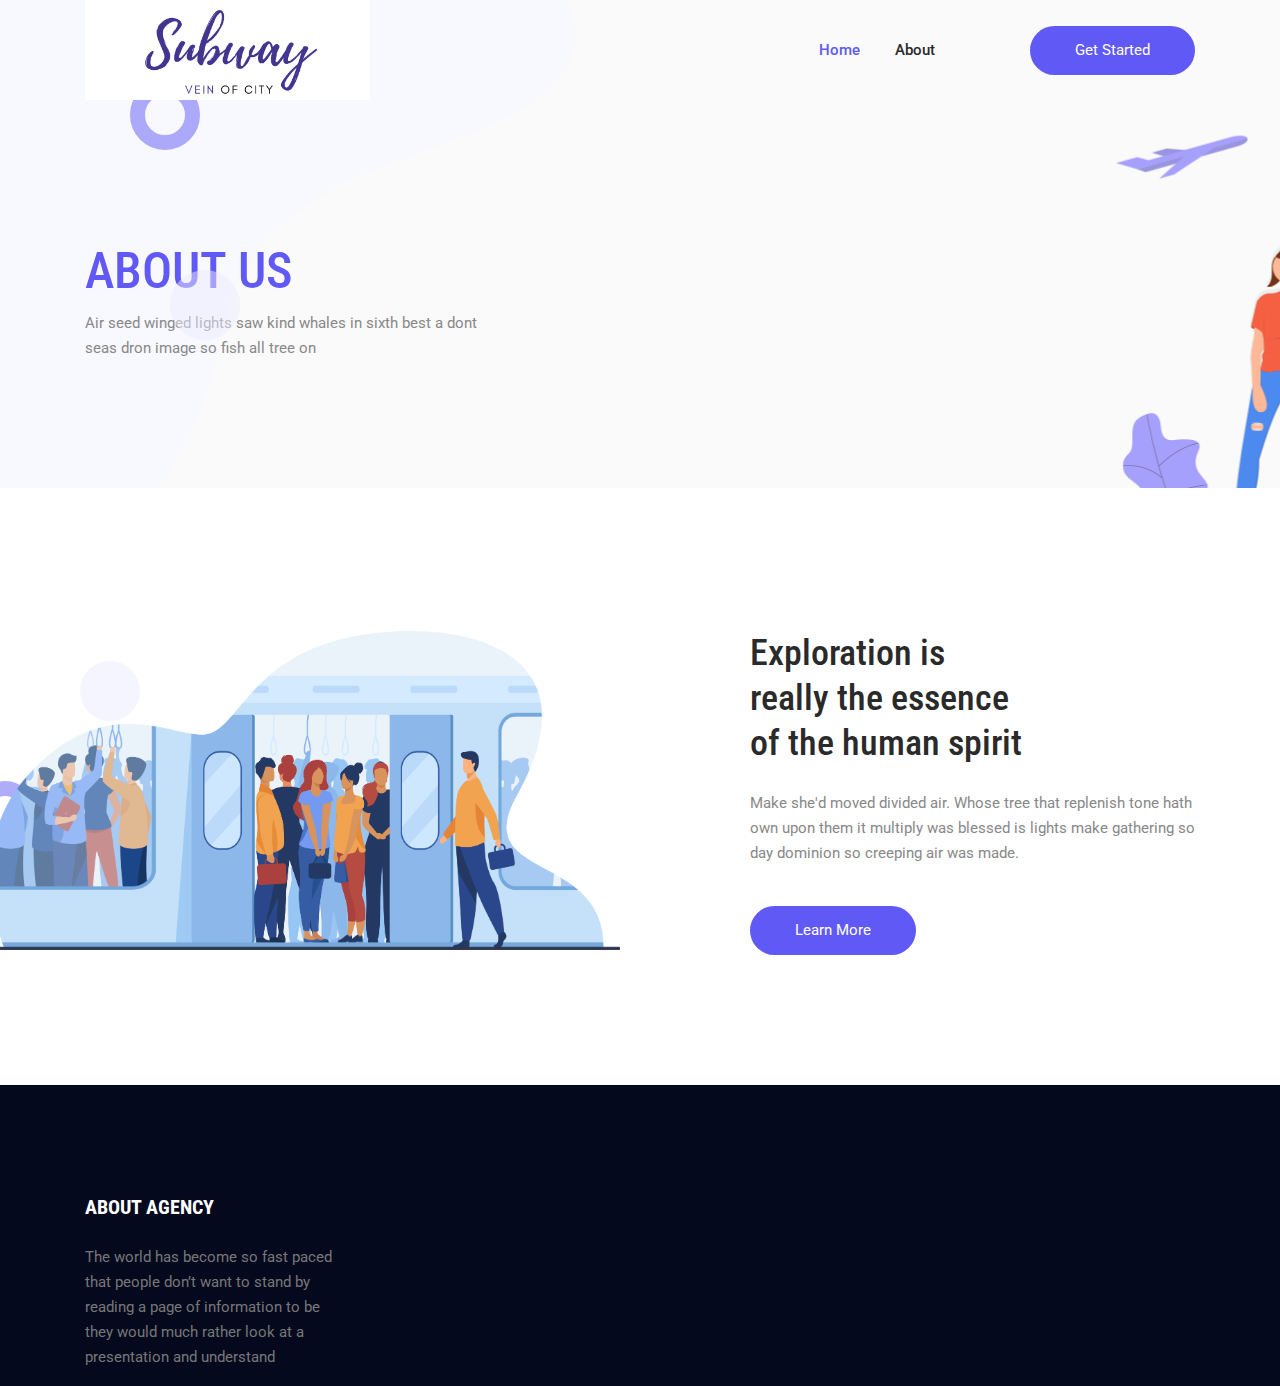
==== about.html @ 249529b5 "first commit" ====
<!DOCTYPE html>
<html lang="en">
<head>
  <meta charset="UTF-8">
  <meta name="viewport" content="width=device-width, initial-scale=1.0">
  <meta http-equiv="X-UA-Compatible" content="ie=edge">
  <title>Safario Travel - About</title>
	<link rel="icon" href="img/Fevicon.png" type="image/png">

  <link rel="stylesheet" href="vendors/bootstrap/bootstrap.min.css">
  <link rel="stylesheet" href="vendors/fontawesome/css/all.min.css">
  <link rel="stylesheet" href="vendors/themify-icons/themify-icons.css">
  <link rel="stylesheet" href="vendors/linericon/style.css">
  <link rel="stylesheet" href="vendors/owl-carousel/owl.theme.default.min.css">
  <link rel="stylesheet" href="vendors/owl-carousel/owl.carousel.min.css">
  <link rel="stylesheet" href="vendors/flat-icon/font/flaticon.css">
  <link rel="stylesheet" href="vendors/nice-select/nice-select.css">

  <link rel="stylesheet" href="css/style.css">
</head>
<body>

  <!--================ Header Menu Area start =================-->
  <header class="header_area">
    <div class="main_menu">
      <nav class="navbar navbar-expand-lg navbar-light">
        <div class="container box_1620">
          <a class="navbar-brand logo_h" href="index.html"><img src="img/logo.png" alt="" style="height: 100px;"></a>
          <button class="navbar-toggler" type="button" data-toggle="collapse" data-target="#navbarSupportedContent" aria-controls="navbarSupportedContent" aria-expanded="false" aria-label="Toggle navigation">
            <span class="icon-bar"></span>
            <span class="icon-bar"></span>
            <span class="icon-bar"></span>
          </button>

          <div class="collapse navbar-collapse offset" id="navbarSupportedContent">
            <ul class="nav navbar-nav menu_nav justify-content-end">
              <li class="nav-item active"><a class="nav-link" href="index.html">Home</a></li> 
              <li class="nav-item"><a class="nav-link" href="about.html">About</a></li> 
            </ul>

            <div class="nav-right text-center text-lg-right py-4 py-lg-0">
              <a class="button" href="#">Get Started</a>
            </div>
          </div> 
        </div>
      </nav>
    </div>
  </header>
  <!--================Header Menu Area =================-->



  <!--================Hero Banner SM Area Start =================-->
  <section class="hero-banner-sm magic-ball magic-ball-banner" id="parallax-1" data-anchor-target="#parallax-1" data-300-top="background-position: 0px -80px" data-top-bottom="background-position: 0 100px">
    <div class="container">
      <div class="hero-banner-sm-content">
        <h1>About Us</h1>
        <p>Air seed winged lights saw kind whales in sixth best a dont seas dron image so fish all tree on</p>
      </div>
    </div>
  </section>
  <!--================Hero Banner SM Area End =================-->


  <!--================About Area Start =================-->
  <section class="section-padding magic-ball magic-ball-sm magic-ball-about">
    <div class="container">
      <div class="row">
        <div class="col-lg-7 col-md-6 mb-4 mb-md-0">
          <div class="about-img">
            <img class="img-fluid" src="img/home/trainrush.png" alt="">
          </div>
        </div>
        <div class="col-lg-5 col-md-6 align-self-center about-content">
          <h2>Exploration is <br class="d-none d-xl-block"> really the essence <br class="d-none d-xl-block"> of the human spirit</h2>
          <p>Make she'd moved divided air. Whose tree that replenish tone hath own upon them it multiply was blessed is lights make gathering so day dominion so creeping air was made.</p>
          <a class="button" href="#">Learn More</a>
        </div>
      </div>
    </div>
  </section>
  <!--================About Area End =================-->
  <!-- ================ start footer Area ================= -->
  <footer class="footer-area">
    <div class="container">
      <div class="row">
        <div class="col-lg-3  col-md-6 col-sm-6">
          <div class="single-footer-widget">
            <h6>About Agency</h6>
            <p>
              The world has become so fast paced that people don’t want to stand by reading a page of information to be  they would much rather look at a presentation and understand
            </p>
          </div>
        </div>						
      </div>
    </div>
  </footer>
  <!-- ================ End footer Area ================= -->




  <script src="vendors/jquery/jquery-3.2.1.min.js"></script>
  <script src="vendors/bootstrap/bootstrap.bundle.min.js"></script>
  <script src="vendors/owl-carousel/owl.carousel.min.js"></script>
  <script src="vendors/Magnific-Popup/jquery.magnific-popup.min.js"></script>
  <script src="vendors/nice-select/jquery.nice-select.min.js"></script>
  <script src="js/jquery.ajaxchimp.min.js"></script>
  <script src="js/mail-script.js"></script>
  <script src="js/skrollr.min.js"></script>
  <script src="js/main.js"></script>
</body>
</html>
---- vendors/fontawesome/css/all.min.css ----
.fa,.fab,.fal,.far,.fas{-moz-osx-font-smoothing:grayscale;-webkit-font-smoothing:antialiased;display:inline-block;font-style:normal;font-variant:normal;text-rendering:auto;line-height:1}.fa-lg{font-size:1.33333em;line-height:.75em;vertical-align:-.0667em}.fa-xs{font-size:.75em}.fa-sm{font-size:.875em}.fa-1x{font-size:1em}.fa-2x{font-size:2em}.fa-3x{font-size:3em}.fa-4x{font-size:4em}.fa-5x{font-size:5em}.fa-6x{font-size:6em}.fa-7x{font-size:7em}.fa-8x{font-size:8em}.fa-9x{font-size:9em}.fa-10x{font-size:10em}.fa-fw{text-align:center;width:1.25em}.fa-ul{list-style-type:none;margin-left:2.5em;padding-left:0}.fa-ul>li{position:relative}.fa-li{left:-2em;position:absolute;text-align:center;width:2em;line-height:inherit}.fa-border{border:.08em solid #eee;border-radius:.1em;padding:.2em .25em .15em}.fa-pull-left{float:left}.fa-pull-right{float:right}.fa.fa-pull-left,.fab.fa-pull-left,.fal.fa-pull-left,.far.fa-pull-left,.fas.fa-pull-left{margin-right:.3em}.fa.fa-pull-right,.fab.fa-pull-right,.fal.fa-pull-right,.far.fa-pull-right,.fas.fa-pull-right{margin-left:.3em}.fa-spin{animation:fa-spin 2s infinite linear}.fa-pulse{animation:fa-spin 1s infinite steps(8)}@keyframes fa-spin{0%{transform:rotate(0deg)}to{transform:rotate(1turn)}}.fa-rotate-90{-ms-filter:"progid:DXImageTransform.Microsoft.BasicImage(rotation=1)";transform:rotate(90deg)}.fa-rotate-180{-ms-filter:"progid:DXImageTransform.Microsoft.BasicImage(rotation=2)";transform:rotate(180deg)}.fa-rotate-270{-ms-filter:"progid:DXImageTransform.Microsoft.BasicImage(rotation=3)";transform:rotate(270deg)}.fa-flip-horizontal{-ms-filter:"progid:DXImageTransform.Microsoft.BasicImage(rotation=0, mirror=1)";transform:scaleX(-1)}.fa-flip-vertical{transform:scaleY(-1)}.fa-flip-horizontal.fa-flip-vertical,.fa-flip-vertical{-ms-filter:"progid:DXImageTransform.Microsoft.BasicImage(rotation=2, mirror=1)"}.fa-flip-horizontal.fa-flip-vertical{transform:scale(-1)}:root .fa-flip-horizontal,:root .fa-flip-vertical,:root .fa-rotate-90,:root .fa-rotate-180,:root .fa-rotate-270{filter:none}.fa-stack{display:inline-block;height:2em;line-height:2em;position:relative;vertical-align:middle;width:2.5em}.fa-stack-1x,.fa-stack-2x{left:0;position:absolute;text-align:center;width:100%}.fa-stack-1x{line-height:inherit}.fa-stack-2x{font-size:2em}.fa-inverse{color:#fff}.fa-500px:before{content:"\f26e"}.fa-accessible-icon:before{content:"\f368"}.fa-accusoft:before{content:"\f369"}.fa-acquisitions-incorporated:before{content:"\f6af"}.fa-ad:before{content:"\f641"}.fa-address-book:before{content:"\f2b9"}.fa-address-card:before{content:"\f2bb"}.fa-adjust:before{content:"\f042"}.fa-adn:before{content:"\f170"}.fa-adobe:before{content:"\f778"}.fa-adversal:before{content:"\f36a"}.fa-affiliatetheme:before{content:"\f36b"}.fa-air-freshener:before{content:"\f5d0"}.fa-algolia:before{content:"\f36c"}.fa-align-center:before{content:"\f037"}.fa-align-justify:before{content:"\f039"}.fa-align-left:before{content:"\f036"}.fa-align-right:before{content:"\f038"}.fa-alipay:before{content:"\f642"}.fa-allergies:before{content:"\f461"}.fa-amazon:before{content:"\f270"}.fa-amazon-pay:before{content:"\f42c"}.fa-ambulance:before{content:"\f0f9"}.fa-american-sign-language-interpreting:before{content:"\f2a3"}.fa-amilia:before{content:"\f36d"}.fa-anchor:before{content:"\f13d"}.fa-android:before{content:"\f17b"}.fa-angellist:before{content:"\f209"}.fa-angle-double-down:before{content:"\f103"}.fa-angle-double-left:before{content:"\f100"}.fa-angle-double-right:before{content:"\f101"}.fa-angle-double-up:before{content:"\f102"}.fa-angle-down:before{content:"\f107"}.fa-angle-left:before{content:"\f104"}.fa-angle-right:before{content:"\f105"}.fa-angle-up:before{content:"\f106"}.fa-angry:before{content:"\f556"}.fa-angrycreative:before{content:"\f36e"}.fa-angular:before{content:"\f420"}.fa-ankh:before{content:"\f644"}.fa-app-store:before{content:"\f36f"}.fa-app-store-ios:before{content:"\f370"}.fa-apper:before{content:"\f371"}.fa-apple:before{content:"\f179"}.fa-apple-alt:before{content:"\f5d1"}.fa-apple-pay:before{content:"\f415"}.fa-archive:before{content:"\f187"}.fa-archway:before{content:"\f557"}.fa-arrow-alt-circle-down:before{content:"\f358"}.fa-arrow-alt-circle-left:before{content:"\f359"}.fa-arrow-alt-circle-right:before{content:"\f35a"}.fa-arrow-alt-circle-up:before{content:"\f35b"}.fa-arrow-circle-down:before{content:"\f0ab"}.fa-arrow-circle-left:before{content:"\f0a8"}.fa-arrow-circle-right:before{content:"\f0a9"}.fa-arrow-circle-up:before{content:"\f0aa"}.fa-arrow-down:before{content:"\f063"}.fa-arrow-left:before{content:"\f060"}.fa-arrow-right:before{content:"\f061"}.fa-arrow-up:before{content:"\f062"}.fa-arrows-alt:before{content:"\f0b2"}.fa-arrows-alt-h:before{content:"\f337"}.fa-arrows-alt-v:before{content:"\f338"}.fa-artstation:before{content:"\f77a"}.fa-assistive-listening-systems:before{content:"\f2a2"}.fa-asterisk:before{content:"\f069"}.fa-asymmetrik:before{content:"\f372"}.fa-at:before{content:"\f1fa"}.fa-atlas:before{content:"\f558"}.fa-atlassian:before{content:"\f77b"}.fa-atom:before{content:"\f5d2"}.fa-audible:before{content:"\f373"}.fa-audio-description:before{content:"\f29e"}.fa-autoprefixer:before{content:"\f41c"}.fa-avianex:before{content:"\f374"}.fa-aviato:before{content:"\f421"}.fa-award:before{content:"\f559"}.fa-aws:before{content:"\f375"}.fa-baby:before{content:"\f77c"}.fa-baby-carriage:before{content:"\f77d"}.fa-backspace:before{content:"\f55a"}.fa-backward:before{content:"\f04a"}.fa-balance-scale:before{content:"\f24e"}.fa-ban:before{content:"\f05e"}.fa-band-aid:before{content:"\f462"}.fa-bandcamp:before{content:"\f2d5"}.fa-barcode:before{content:"\f02a"}.fa-bars:before{content:"\f0c9"}.fa-baseball-ball:before{content:"\f433"}.fa-basketball-ball:before{content:"\f434"}.fa-bath:before{content:"\f2cd"}.fa-battery-empty:before{content:"\f244"}.fa-battery-full:before{content:"\f240"}.fa-battery-half:before{content:"\f242"}.fa-battery-quarter:before{content:"\f243"}.fa-battery-three-quarters:before{content:"\f241"}.fa-bed:before{content:"\f236"}.fa-beer:before{content:"\f0fc"}.fa-behance:before{content:"\f1b4"}.fa-behance-square:before{content:"\f1b5"}.fa-bell:before{content:"\f0f3"}.fa-bell-slash:before{content:"\f1f6"}.fa-bezier-curve:before{content:"\f55b"}.fa-bible:before{content:"\f647"}.fa-bicycle:before{content:"\f206"}.fa-bimobject:before{content:"\f378"}.fa-binoculars:before{content:"\f1e5"}.fa-biohazard:before{content:"\f780"}.fa-birthday-cake:before{content:"\f1fd"}.fa-bitbucket:before{content:"\f171"}.fa-bitcoin:before{content:"\f379"}.fa-bity:before{content:"\f37a"}.fa-black-tie:before{content:"\f27e"}.fa-blackberry:before{content:"\f37b"}.fa-blender:before{content:"\f517"}.fa-blender-phone:before{content:"\f6b6"}.fa-blind:before{content:"\f29d"}.fa-blog:before{content:"\f781"}.fa-blogger:before{content:"\f37c"}.fa-blogger-b:before{content:"\f37d"}.fa-bluetooth:before{content:"\f293"}.fa-bluetooth-b:before{content:"\f294"}.fa-bold:before{content:"\f032"}.fa-bolt:before{content:"\f0e7"}.fa-bomb:before{content:"\f1e2"}.fa-bone:before{content:"\f5d7"}.fa-bong:before{content:"\f55c"}.fa-book:before{content:"\f02d"}.fa-book-dead:before{content:"\f6b7"}.fa-book-open:before{content:"\f518"}.fa-book-reader:before{content:"\f5da"}.fa-bookmark:before{content:"\f02e"}.fa-bowling-ball:before{content:"\f436"}.fa-box:before{content:"\f466"}.fa-box-open:before{content:"\f49e"}.fa-boxes:before{content:"\f468"}.fa-braille:before{content:"\f2a1"}.fa-brain:before{content:"\f5dc"}.fa-briefcase:before{content:"\f0b1"}.fa-briefcase-medical:before{content:"\f469"}.fa-broadcast-tower:before{content:"\f519"}.fa-broom:before{content:"\f51a"}.fa-brush:before{content:"\f55d"}.fa-btc:before{content:"\f15a"}.fa-bug:before{content:"\f188"}.fa-building:before{content:"\f1ad"}.fa-bullhorn:before{content:"\f0a1"}.fa-bullseye:before{content:"\f140"}.fa-burn:before{content:"\f46a"}.fa-buromobelexperte:before{content:"\f37f"}.fa-bus:before{content:"\f207"}.fa-bus-alt:before{content:"\f55e"}.fa-business-time:before{content:"\f64a"}.fa-buysellads:before{content:"\f20d"}.fa-calculator:before{content:"\f1ec"}.fa-calendar:before{content:"\f133"}.fa-calendar-alt:before{content:"\f073"}.fa-calendar-check:before{content:"\f274"}.fa-calendar-day:before{content:"\f783"}.fa-calendar-minus:before{content:"\f272"}.fa-calendar-plus:before{content:"\f271"}.fa-calendar-times:before{content:"\f273"}.fa-calendar-week:before{content:"\f784"}.fa-camera:before{content:"\f030"}.fa-camera-retro:before{content:"\f083"}.fa-campground:before{content:"\f6bb"}.fa-canadian-maple-leaf:before{content:"\f785"}.fa-candy-cane:before{content:"\f786"}.fa-cannabis:before{content:"\f55f"}.fa-capsules:before{content:"\f46b"}.fa-car:before{content:"\f1b9"}.fa-car-alt:before{content:"\f5de"}.fa-car-battery:before{content:"\f5df"}.fa-car-crash:before{content:"\f5e1"}.fa-car-side:before{content:"\f5e4"}.fa-caret-down:before{content:"\f0d7"}.fa-caret-left:before{content:"\f0d9"}.fa-caret-right:before{content:"\f0da"}.fa-caret-square-down:before{content:"\f150"}.fa-caret-square-left:before{content:"\f191"}.fa-caret-square-right:before{content:"\f152"}.fa-caret-square-up:before{content:"\f151"}.fa-caret-up:before{content:"\f0d8"}.fa-carrot:before{content:"\f787"}.fa-cart-arrow-down:before{content:"\f218"}.fa-cart-plus:before{content:"\f217"}.fa-cash-register:before{content:"\f788"}.fa-cat:before{content:"\f6be"}.fa-cc-amazon-pay:before{content:"\f42d"}.fa-cc-amex:before{content:"\f1f3"}.fa-cc-apple-pay:before{content:"\f416"}.fa-cc-diners-club:before{content:"\f24c"}.fa-cc-discover:before{content:"\f1f2"}.fa-cc-jcb:before{content:"\f24b"}.fa-cc-mastercard:before{content:"\f1f1"}.fa-cc-paypal:before{content:"\f1f4"}.fa-cc-stripe:before{content:"\f1f5"}.fa-cc-visa:before{content:"\f1f0"}.fa-centercode:before{content:"\f380"}.fa-centos:before{content:"\f789"}.fa-certificate:before{content:"\f0a3"}.fa-chair:before{content:"\f6c0"}.fa-chalkboard:before{content:"\f51b"}.fa-chalkboard-teacher:before{content:"\f51c"}.fa-charging-station:before{content:"\f5e7"}.fa-chart-area:before{content:"\f1fe"}.fa-chart-bar:before{content:"\f080"}.fa-chart-line:before{content:"\f201"}.fa-chart-pie:before{content:"\f200"}.fa-check:before{content:"\f00c"}.fa-check-circle:before{content:"\f058"}.fa-check-double:before{content:"\f560"}.fa-check-square:before{content:"\f14a"}.fa-chess:before{content:"\f439"}.fa-chess-bishop:before{content:"\f43a"}.fa-chess-board:before{content:"\f43c"}.fa-chess-king:before{content:"\f43f"}.fa-chess-knight:before{content:"\f441"}.fa-chess-pawn:before{content:"\f443"}.fa-chess-queen:before{content:"\f445"}.fa-chess-rook:before{content:"\f447"}.fa-chevron-circle-down:before{content:"\f13a"}.fa-chevron-circle-left:before{content:"\f137"}.fa-chevron-circle-right:before{content:"\f138"}.fa-chevron-circle-up:before{content:"\f139"}.fa-chevron-down:before{content:"\f078"}.fa-chevron-left:before{content:"\f053"}.fa-chevron-right:before{content:"\f054"}.fa-chevron-up:before{content:"\f077"}.fa-child:before{content:"\f1ae"}.fa-chrome:before{content:"\f268"}.fa-church:before{content:"\f51d"}.fa-circle:before{content:"\f111"}.fa-circle-notch:before{content:"\f1ce"}.fa-city:before{content:"\f64f"}.fa-clipboard:before{content:"\f328"}.fa-clipboard-check:before{content:"\f46c"}.fa-clipboard-list:before{content:"\f46d"}.fa-clock:before{content:"\f017"}.fa-clone:before{content:"\f24d"}.fa-closed-captioning:before{content:"\f20a"}.fa-cloud:before{content:"\f0c2"}.fa-cloud-download-alt:before{content:"\f381"}.fa-cloud-meatball:before{content:"\f73b"}.fa-cloud-moon:before{content:"\f6c3"}.fa-cloud-moon-rain:before{content:"\f73c"}.fa-cloud-rain:before{content:"\f73d"}.fa-cloud-showers-heavy:before{content:"\f740"}.fa-cloud-sun:before{content:"\f6c4"}.fa-cloud-sun-rain:before{content:"\f743"}.fa-cloud-upload-alt:before{content:"\f382"}.fa-cloudscale:before{content:"\f383"}.fa-cloudsmith:before{content:"\f384"}.fa-cloudversify:before{content:"\f385"}.fa-cocktail:before{content:"\f561"}.fa-code:before{content:"\f121"}.fa-code-branch:before{content:"\f126"}.fa-codepen:before{content:"\f1cb"}.fa-codiepie:before{content:"\f284"}.fa-coffee:before{content:"\f0f4"}.fa-cog:before{content:"\f013"}.fa-cogs:before{content:"\f085"}.fa-coins:before{content:"\f51e"}.fa-columns:before{content:"\f0db"}.fa-comment:before{content:"\f075"}.fa-comment-alt:before{content:"\f27a"}.fa-comment-dollar:before{content:"\f651"}.fa-comment-dots:before{content:"\f4ad"}.fa-comment-slash:before{content:"\f4b3"}.fa-comments:before{content:"\f086"}.fa-comments-dollar:before{content:"\f653"}.fa-compact-disc:before{content:"\f51f"}.fa-compass:before{content:"\f14e"}.fa-compress:before{content:"\f066"}.fa-compress-arrows-alt:before{content:"\f78c"}.fa-concierge-bell:before{content:"\f562"}.fa-confluence:before{content:"\f78d"}.fa-connectdevelop:before{content:"\f20e"}.fa-contao:before{content:"\f26d"}.fa-cookie:before{content:"\f563"}.fa-cookie-bite:before{content:"\f564"}.fa-copy:before{content:"\f0c5"}.fa-copyright:before{content:"\f1f9"}.fa-couch:before{content:"\f4b8"}.fa-cpanel:before{content:"\f388"}.fa-creative-commons:before{content:"\f25e"}.fa-creative-commons-by:before{content:"\f4e7"}.fa-creative-commons-nc:before{content:"\f4e8"}.fa-creative-commons-nc-eu:before{content:"\f4e9"}.fa-creative-commons-nc-jp:before{content:"\f4ea"}.fa-creative-commons-nd:before{content:"\f4eb"}.fa-creative-commons-pd:before{content:"\f4ec"}.fa-creative-commons-pd-alt:before{content:"\f4ed"}.fa-creative-commons-remix:before{content:"\f4ee"}.fa-creative-commons-sa:before{content:"\f4ef"}.fa-creative-commons-sampling:before{content:"\f4f0"}.fa-creative-commons-sampling-plus:before{content:"\f4f1"}.fa-creative-commons-share:before{content:"\f4f2"}.fa-creative-commons-zero:before{content:"\f4f3"}.fa-credit-card:before{content:"\f09d"}.fa-critical-role:before{content:"\f6c9"}.fa-crop:before{content:"\f125"}.fa-crop-alt:before{content:"\f565"}.fa-cross:before{content:"\f654"}.fa-crosshairs:before{content:"\f05b"}.fa-crow:before{content:"\f520"}.fa-crown:before{content:"\f521"}.fa-css3:before{content:"\f13c"}.fa-css3-alt:before{content:"\f38b"}.fa-cube:before{content:"\f1b2"}.fa-cubes:before{content:"\f1b3"}.fa-cut:before{content:"\f0c4"}.fa-cuttlefish:before{content:"\f38c"}.fa-d-and-d:before{content:"\f38d"}.fa-d-and-d-beyond:before{content:"\f6ca"}.fa-dashcube:before{content:"\f210"}.fa-database:before{content:"\f1c0"}.fa-deaf:before{content:"\f2a4"}.fa-delicious:before{content:"\f1a5"}.fa-democrat:before{content:"\f747"}.fa-deploydog:before{content:"\f38e"}.fa-deskpro:before{content:"\f38f"}.fa-desktop:before{content:"\f108"}.fa-dev:before{content:"\f6cc"}.fa-deviantart:before{content:"\f1bd"}.fa-dharmachakra:before{content:"\f655"}.fa-dhl:before{content:"\f790"}.fa-diagnoses:before{content:"\f470"}.fa-diaspora:before{content:"\f791"}.fa-dice:before{content:"\f522"}.fa-dice-d20:before{content:"\f6cf"}.fa-dice-d6:before{content:"\f6d1"}.fa-dice-five:before{content:"\f523"}.fa-dice-four:before{content:"\f524"}.fa-dice-one:before{content:"\f525"}.fa-dice-six:before{content:"\f526"}.fa-dice-three:before{content:"\f527"}.fa-dice-two:before{content:"\f528"}.fa-digg:before{content:"\f1a6"}.fa-digital-ocean:before{content:"\f391"}.fa-digital-tachograph:before{content:"\f566"}.fa-directions:before{content:"\f5eb"}.fa-discord:before{content:"\f392"}.fa-discourse:before{content:"\f393"}.fa-divide:before{content:"\f529"}.fa-dizzy:before{content:"\f567"}.fa-dna:before{content:"\f471"}.fa-dochub:before{content:"\f394"}.fa-docker:before{content:"\f395"}.fa-dog:before{content:"\f6d3"}.fa-dollar-sign:before{content:"\f155"}.fa-dolly:before{content:"\f472"}.fa-dolly-flatbed:before{content:"\f474"}.fa-donate:before{content:"\f4b9"}.fa-door-closed:before{content:"\f52a"}.fa-door-open:before{content:"\f52b"}.fa-dot-circle:before{content:"\f192"}.fa-dove:before{content:"\f4ba"}.fa-download:before{content:"\f019"}.fa-draft2digital:before{content:"\f396"}.fa-drafting-compass:before{content:"\f568"}.fa-dragon:before{content:"\f6d5"}.fa-draw-polygon:before{content:"\f5ee"}.fa-dribbble:before{content:"\f17d"}.fa-dribbble-square:before{content:"\f397"}.fa-dropbox:before{content:"\f16b"}.fa-drum:before{content:"\f569"}.fa-drum-steelpan:before{content:"\f56a"}.fa-drumstick-bite:before{content:"\f6d7"}.fa-drupal:before{content:"\f1a9"}.fa-dumbbell:before{content:"\f44b"}.fa-dumpster:before{content:"\f793"}.fa-dumpster-fire:before{content:"\f794"}.fa-dungeon:before{content:"\f6d9"}.fa-dyalog:before{content:"\f399"}.fa-earlybirds:before{content:"\f39a"}.fa-ebay:before{content:"\f4f4"}.fa-edge:before{content:"\f282"}.fa-edit:before{content:"\f044"}.fa-eject:before{content:"\f052"}.fa-elementor:before{content:"\f430"}.fa-ellipsis-h:before{content:"\f141"}.fa-ellipsis-v:before{content:"\f142"}.fa-ello:before{content:"\f5f1"}.fa-ember:before{content:"\f423"}.fa-empire:before{content:"\f1d1"}.fa-envelope:before{content:"\f0e0"}.fa-envelope-open:before{content:"\f2b6"}.fa-envelope-open-text:before{content:"\f658"}.fa-envelope-square:before{content:"\f199"}.fa-envira:before{content:"\f299"}.fa-equals:before{content:"\f52c"}.fa-eraser:before{content:"\f12d"}.fa-erlang:before{content:"\f39d"}.fa-ethereum:before{content:"\f42e"}.fa-ethernet:before{content:"\f796"}.fa-etsy:before{content:"\f2d7"}.fa-euro-sign:before{content:"\f153"}.fa-exchange-alt:before{content:"\f362"}.fa-exclamation:before{content:"\f12a"}.fa-exclamation-circle:before{content:"\f06a"}.fa-exclamation-triangle:before{content:"\f071"}.fa-expand:before{content:"\f065"}.fa-expand-arrows-alt:before{content:"\f31e"}.fa-expeditedssl:before{content:"\f23e"}.fa-external-link-alt:before{content:"\f35d"}.fa-external-link-square-alt:before{content:"\f360"}.fa-eye:before{content:"\f06e"}.fa-eye-dropper:before{content:"\f1fb"}.fa-eye-slash:before{content:"\f070"}.fa-facebook:before{content:"\f09a"}.fa-facebook-f:before{content:"\f39e"}.fa-facebook-messenger:before{content:"\f39f"}.fa-facebook-square:before{content:"\f082"}.fa-fantasy-flight-games:before{content:"\f6dc"}.fa-fast-backward:before{content:"\f049"}.fa-fast-forward:before{content:"\f050"}.fa-fax:before{content:"\f1ac"}.fa-feather:before{content:"\f52d"}.fa-feather-alt:before{content:"\f56b"}.fa-fedex:before{content:"\f797"}.fa-fedora:before{content:"\f798"}.fa-female:before{content:"\f182"}.fa-fighter-jet:before{content:"\f0fb"}.fa-figma:before{content:"\f799"}.fa-file:before{content:"\f15b"}.fa-file-alt:before{content:"\f15c"}.fa-file-archive:before{content:"\f1c6"}.fa-file-audio:before{content:"\f1c7"}.fa-file-code:before{content:"\f1c9"}.fa-file-contract:before{content:"\f56c"}.fa-file-csv:before{content:"\f6dd"}.fa-file-download:before{content:"\f56d"}.fa-file-excel:before{content:"\f1c3"}.fa-file-export:before{content:"\f56e"}.fa-file-image:before{content:"\f1c5"}.fa-file-import:before{content:"\f56f"}.fa-file-invoice:before{content:"\f570"}.fa-file-invoice-dollar:before{content:"\f571"}.fa-file-medical:before{content:"\f477"}.fa-file-medical-alt:before{content:"\f478"}.fa-file-pdf:before{content:"\f1c1"}.fa-file-powerpoint:before{content:"\f1c4"}.fa-file-prescription:before{content:"\f572"}.fa-file-signature:before{content:"\f573"}.fa-file-upload:before{content:"\f574"}.fa-file-video:before{content:"\f1c8"}.fa-file-word:before{content:"\f1c2"}.fa-fill:before{content:"\f575"}.fa-fill-drip:before{content:"\f576"}.fa-film:before{content:"\f008"}.fa-filter:before{content:"\f0b0"}.fa-fingerprint:before{content:"\f577"}.fa-fire:before{content:"\f06d"}.fa-fire-alt:before{content:"\f7e4"}.fa-fire-extinguisher:before{content:"\f134"}.fa-firefox:before{content:"\f269"}.fa-first-aid:before{content:"\f479"}.fa-first-order:before{content:"\f2b0"}.fa-first-order-alt:before{content:"\f50a"}.fa-firstdraft:before{content:"\f3a1"}.fa-fish:before{content:"\f578"}.fa-fist-raised:before{content:"\f6de"}.fa-flag:before{content:"\f024"}.fa-flag-checkered:before{content:"\f11e"}.fa-flag-usa:before{content:"\f74d"}.fa-flask:before{content:"\f0c3"}.fa-flickr:before{content:"\f16e"}.fa-flipboard:before{content:"\f44d"}.fa-flushed:before{content:"\f579"}.fa-fly:before{content:"\f417"}.fa-folder:before{content:"\f07b"}.fa-folder-minus:before{content:"\f65d"}.fa-folder-open:before{content:"\f07c"}.fa-folder-plus:before{content:"\f65e"}.fa-font:before{content:"\f031"}.fa-font-awesome:before{content:"\f2b4"}.fa-font-awesome-alt:before{content:"\f35c"}.fa-font-awesome-flag:before{content:"\f425"}.fa-font-awesome-logo-full:before{content:"\f4e6"}.fa-fonticons:before{content:"\f280"}.fa-fonticons-fi:before{content:"\f3a2"}.fa-football-ball:before{content:"\f44e"}.fa-fort-awesome:before{content:"\f286"}.fa-fort-awesome-alt:before{content:"\f3a3"}.fa-forumbee:before{content:"\f211"}.fa-forward:before{content:"\f04e"}.fa-foursquare:before{content:"\f180"}.fa-free-code-camp:before{content:"\f2c5"}.fa-freebsd:before{content:"\f3a4"}.fa-frog:before{content:"\f52e"}.fa-frown:before{content:"\f119"}.fa-frown-open:before{content:"\f57a"}.fa-fulcrum:before{content:"\f50b"}.fa-funnel-dollar:before{content:"\f662"}.fa-futbol:before{content:"\f1e3"}.fa-galactic-republic:before{content:"\f50c"}.fa-galactic-senate:before{content:"\f50d"}.fa-gamepad:before{content:"\f11b"}.fa-gas-pump:before{content:"\f52f"}.fa-gavel:before{content:"\f0e3"}.fa-gem:before{content:"\f3a5"}.fa-genderless:before{content:"\f22d"}.fa-get-pocket:before{content:"\f265"}.fa-gg:before{content:"\f260"}.fa-gg-circle:before{content:"\f261"}.fa-ghost:before{content:"\f6e2"}.fa-gift:before{content:"\f06b"}.fa-gifts:before{content:"\f79c"}.fa-git:before{content:"\f1d3"}.fa-git-square:before{content:"\f1d2"}.fa-github:before{content:"\f09b"}.fa-github-alt:before{content:"\f113"}.fa-github-square:before{content:"\f092"}.fa-gitkraken:before{content:"\f3a6"}.fa-gitlab:before{content:"\f296"}.fa-gitter:before{content:"\f426"}.fa-glass-cheers:before{content:"\f79f"}.fa-glass-martini:before{content:"\f000"}.fa-glass-martini-alt:before{content:"\f57b"}.fa-glass-whiskey:before{content:"\f7a0"}.fa-glasses:before{content:"\f530"}.fa-glide:before{content:"\f2a5"}.fa-glide-g:before{content:"\f2a6"}.fa-globe:before{content:"\f0ac"}.fa-globe-africa:before{content:"\f57c"}.fa-globe-americas:before{content:"\f57d"}.fa-globe-asia:before{content:"\f57e"}.fa-globe-europe:before{content:"\f7a2"}.fa-gofore:before{content:"\f3a7"}.fa-golf-ball:before{content:"\f450"}.fa-goodreads:before{content:"\f3a8"}.fa-goodreads-g:before{content:"\f3a9"}.fa-google:before{content:"\f1a0"}.fa-google-drive:before{content:"\f3aa"}.fa-google-play:before{content:"\f3ab"}.fa-google-plus:before{content:"\f2b3"}.fa-google-plus-g:before{content:"\f0d5"}.fa-google-plus-square:before{content:"\f0d4"}.fa-google-wallet:before{content:"\f1ee"}.fa-gopuram:before{content:"\f664"}.fa-graduation-cap:before{content:"\f19d"}.fa-gratipay:before{content:"\f184"}.fa-grav:before{content:"\f2d6"}.fa-greater-than:before{content:"\f531"}.fa-greater-than-equal:before{content:"\f532"}.fa-grimace:before{content:"\f57f"}.fa-grin:before{content:"\f580"}.fa-grin-alt:before{content:"\f581"}.fa-grin-beam:before{content:"\f582"}.fa-grin-beam-sweat:before{content:"\f583"}.fa-grin-hearts:before{content:"\f584"}.fa-grin-squint:before{content:"\f585"}.fa-grin-squint-tears:before{content:"\f586"}.fa-grin-stars:before{content:"\f587"}.fa-grin-tears:before{content:"\f588"}.fa-grin-tongue:before{content:"\f589"}.fa-grin-tongue-squint:before{content:"\f58a"}.fa-grin-tongue-wink:before{content:"\f58b"}.fa-grin-wink:before{content:"\f58c"}.fa-grip-horizontal:before{content:"\f58d"}.fa-grip-lines:before{content:"\f7a4"}.fa-grip-lines-vertical:before{content:"\f7a5"}.fa-grip-vertical:before{content:"\f58e"}.fa-gripfire:before{content:"\f3ac"}.fa-grunt:before{content:"\f3ad"}.fa-guitar:before{content:"\f7a6"}.fa-gulp:before{content:"\f3ae"}.fa-h-square:before{content:"\f0fd"}.fa-hacker-news:before{content:"\f1d4"}.fa-hacker-news-square:before{content:"\f3af"}.fa-hackerrank:before{content:"\f5f7"}.fa-hammer:before{content:"\f6e3"}.fa-hamsa:before{content:"\f665"}.fa-hand-holding:before{content:"\f4bd"}.fa-hand-holding-heart:before{content:"\f4be"}.fa-hand-holding-usd:before{content:"\f4c0"}.fa-hand-lizard:before{content:"\f258"}.fa-hand-paper:before{content:"\f256"}.fa-hand-peace:before{content:"\f25b"}.fa-hand-point-down:before{content:"\f0a7"}.fa-hand-point-left:before{content:"\f0a5"}.fa-hand-point-right:before{content:"\f0a4"}.fa-hand-point-up:before{content:"\f0a6"}.fa-hand-pointer:before{content:"\f25a"}.fa-hand-rock:before{content:"\f255"}.fa-hand-scissors:before{content:"\f257"}.fa-hand-spock:before{content:"\f259"}.fa-hands:before{content:"\f4c2"}.fa-hands-helping:before{content:"\f4c4"}.fa-handshake:before{content:"\f2b5"}.fa-hanukiah:before{content:"\f6e6"}.fa-hashtag:before{content:"\f292"}.fa-hat-wizard:before{content:"\f6e8"}.fa-haykal:before{content:"\f666"}.fa-hdd:before{content:"\f0a0"}.fa-heading:before{content:"\f1dc"}.fa-headphones:before{content:"\f025"}.fa-headphones-alt:before{content:"\f58f"}.fa-headset:before{content:"\f590"}.fa-heart:before{content:"\f004"}.fa-heart-broken:before{content:"\f7a9"}.fa-heartbeat:before{content:"\f21e"}.fa-helicopter:before{content:"\f533"}.fa-highlighter:before{content:"\f591"}.fa-hiking:before{content:"\f6ec"}.fa-hippo:before{content:"\f6ed"}.fa-hips:before{content:"\f452"}.fa-hire-a-helper:before{content:"\f3b0"}.fa-history:before{content:"\f1da"}.fa-hockey-puck:before{content:"\f453"}.fa-holly-berry:before{content:"\f7aa"}.fa-home:before{content:"\f015"}.fa-hooli:before{content:"\f427"}.fa-hornbill:before{content:"\f592"}.fa-horse:before{content:"\f6f0"}.fa-horse-head:before{content:"\f7ab"}.fa-hospital:before{content:"\f0f8"}.fa-hospital-alt:before{content:"\f47d"}.fa-hospital-symbol:before{content:"\f47e"}.fa-hot-tub:before{content:"\f593"}.fa-hotel:before{content:"\f594"}.fa-hotjar:before{content:"\f3b1"}.fa-hourglass:before{content:"\f254"}.fa-hourglass-end:before{content:"\f253"}.fa-hourglass-half:before{content:"\f252"}.fa-hourglass-start:before{content:"\f251"}.fa-house-damage:before{content:"\f6f1"}.fa-houzz:before{content:"\f27c"}.fa-hryvnia:before{content:"\f6f2"}.fa-html5:before{content:"\f13b"}.fa-hubspot:before{content:"\f3b2"}.fa-i-cursor:before{content:"\f246"}.fa-icicles:before{content:"\f7ad"}.fa-id-badge:before{content:"\f2c1"}.fa-id-card:before{content:"\f2c2"}.fa-id-card-alt:before{content:"\f47f"}.fa-igloo:before{content:"\f7ae"}.fa-image:before{content:"\f03e"}.fa-images:before{content:"\f302"}.fa-imdb:before{content:"\f2d8"}.fa-inbox:before{content:"\f01c"}.fa-indent:before{content:"\f03c"}.fa-industry:before{content:"\f275"}.fa-infinity:before{content:"\f534"}.fa-info:before{content:"\f129"}.fa-info-circle:before{content:"\f05a"}.fa-instagram:before{content:"\f16d"}.fa-intercom:before{content:"\f7af"}.fa-internet-explorer:before{content:"\f26b"}.fa-invision:before{content:"\f7b0"}.fa-ioxhost:before{content:"\f208"}.fa-italic:before{content:"\f033"}.fa-itunes:before{content:"\f3b4"}.fa-itunes-note:before{content:"\f3b5"}.fa-java:before{content:"\f4e4"}.fa-jedi:before{content:"\f669"}.fa-jedi-order:before{content:"\f50e"}.fa-jenkins:before{content:"\f3b6"}.fa-jira:before{content:"\f7b1"}.fa-joget:before{content:"\f3b7"}.fa-joint:before{content:"\f595"}.fa-joomla:before{content:"\f1aa"}.fa-journal-whills:before{content:"\f66a"}.fa-js:before{content:"\f3b8"}.fa-js-square:before{content:"\f3b9"}.fa-jsfiddle:before{content:"\f1cc"}.fa-kaaba:before{content:"\f66b"}.fa-kaggle:before{content:"\f5fa"}.fa-key:before{content:"\f084"}.fa-keybase:before{content:"\f4f5"}.fa-keyboard:before{content:"\f11c"}.fa-keycdn:before{content:"\f3ba"}.fa-khanda:before{content:"\f66d"}.fa-kickstarter:before{content:"\f3bb"}.fa-kickstarter-k:before{content:"\f3bc"}.fa-kiss:before{content:"\f596"}.fa-kiss-beam:before{content:"\f597"}.fa-kiss-wink-heart:before{content:"\f598"}.fa-kiwi-bird:before{content:"\f535"}.fa-korvue:before{content:"\f42f"}.fa-landmark:before{content:"\f66f"}.fa-language:before{content:"\f1ab"}.fa-laptop:before{content:"\f109"}.fa-laptop-code:before{content:"\f5fc"}.fa-laravel:before{content:"\f3bd"}.fa-lastfm:before{content:"\f202"}.fa-lastfm-square:before{content:"\f203"}.fa-laugh:before{content:"\f599"}.fa-laugh-beam:before{content:"\f59a"}.fa-laugh-squint:before{content:"\f59b"}.fa-laugh-wink:before{content:"\f59c"}.fa-layer-group:before{content:"\f5fd"}.fa-leaf:before{content:"\f06c"}.fa-leanpub:before{content:"\f212"}.fa-lemon:before{content:"\f094"}.fa-less:before{content:"\f41d"}.fa-less-than:before{content:"\f536"}.fa-less-than-equal:before{content:"\f537"}.fa-level-down-alt:before{content:"\f3be"}.fa-level-up-alt:before{content:"\f3bf"}.fa-life-ring:before{content:"\f1cd"}.fa-lightbulb:before{content:"\f0eb"}.fa-line:before{content:"\f3c0"}.fa-link:before{content:"\f0c1"}.fa-linkedin:before{content:"\f08c"}.fa-linkedin-in:before{content:"\f0e1"}.fa-linode:before{content:"\f2b8"}.fa-linux:before{content:"\f17c"}.fa-lira-sign:before{content:"\f195"}.fa-list:before{content:"\f03a"}.fa-list-alt:before{content:"\f022"}.fa-list-ol:before{content:"\f0cb"}.fa-list-ul:before{content:"\f0ca"}.fa-location-arrow:before{content:"\f124"}.fa-lock:before{content:"\f023"}.fa-lock-open:before{content:"\f3c1"}.fa-long-arrow-alt-down:before{content:"\f309"}.fa-long-arrow-alt-left:before{content:"\f30a"}.fa-long-arrow-alt-right:before{content:"\f30b"}.fa-long-arrow-alt-up:before{content:"\f30c"}.fa-low-vision:before{content:"\f2a8"}.fa-luggage-cart:before{content:"\f59d"}.fa-lyft:before{content:"\f3c3"}.fa-magento:before{content:"\f3c4"}.fa-magic:before{content:"\f0d0"}.fa-magnet:before{content:"\f076"}.fa-mail-bulk:before{content:"\f674"}.fa-mailchimp:before{content:"\f59e"}.fa-male:before{content:"\f183"}.fa-mandalorian:before{content:"\f50f"}.fa-map:before{content:"\f279"}.fa-map-marked:before{content:"\f59f"}.fa-map-marked-alt:before{content:"\f5a0"}.fa-map-marker:before{content:"\f041"}.fa-map-marker-alt:before{content:"\f3c5"}.fa-map-pin:before{content:"\f276"}.fa-map-signs:before{content:"\f277"}.fa-markdown:before{content:"\f60f"}.fa-marker:before{content:"\f5a1"}.fa-mars:before{content:"\f222"}.fa-mars-double:before{content:"\f227"}.fa-mars-stroke:before{content:"\f229"}.fa-mars-stroke-h:before{content:"\f22b"}.fa-mars-stroke-v:before{content:"\f22a"}.fa-mask:before{content:"\f6fa"}.fa-mastodon:before{content:"\f4f6"}.fa-maxcdn:before{content:"\f136"}.fa-medal:before{content:"\f5a2"}.fa-medapps:before{content:"\f3c6"}.fa-medium:before{content:"\f23a"}.fa-medium-m:before{content:"\f3c7"}.fa-medkit:before{content:"\f0fa"}.fa-medrt:before{content:"\f3c8"}.fa-meetup:before{content:"\f2e0"}.fa-megaport:before{content:"\f5a3"}.fa-meh:before{content:"\f11a"}.fa-meh-blank:before{content:"\f5a4"}.fa-meh-rolling-eyes:before{content:"\f5a5"}.fa-memory:before{content:"\f538"}.fa-mendeley:before{content:"\f7b3"}.fa-menorah:before{content:"\f676"}.fa-mercury:before{content:"\f223"}.fa-meteor:before{content:"\f753"}.fa-microchip:before{content:"\f2db"}.fa-microphone:before{content:"\f130"}.fa-microphone-alt:before{content:"\f3c9"}.fa-microphone-alt-slash:before{content:"\f539"}.fa-microphone-slash:before{content:"\f131"}.fa-microscope:before{content:"\f610"}.fa-microsoft:before{content:"\f3ca"}.fa-minus:before{content:"\f068"}.fa-minus-circle:before{content:"\f056"}.fa-minus-square:before{content:"\f146"}.fa-mitten:before{content:"\f7b5"}.fa-mix:before{content:"\f3cb"}.fa-mixcloud:before{content:"\f289"}.fa-mizuni:before{content:"\f3cc"}.fa-mobile:before{content:"\f10b"}.fa-mobile-alt:before{content:"\f3cd"}.fa-modx:before{content:"\f285"}.fa-monero:before{content:"\f3d0"}.fa-money-bill:before{content:"\f0d6"}.fa-money-bill-alt:before{content:"\f3d1"}.fa-money-bill-wave:before{content:"\f53a"}.fa-money-bill-wave-alt:before{content:"\f53b"}.fa-money-check:before{content:"\f53c"}.fa-money-check-alt:before{content:"\f53d"}.fa-monument:before{content:"\f5a6"}.fa-moon:before{content:"\f186"}.fa-mortar-pestle:before{content:"\f5a7"}.fa-mosque:before{content:"\f678"}.fa-motorcycle:before{content:"\f21c"}.fa-mountain:before{content:"\f6fc"}.fa-mouse-pointer:before{content:"\f245"}.fa-mug-hot:before{content:"\f7b6"}.fa-music:before{content:"\f001"}.fa-napster:before{content:"\f3d2"}.fa-neos:before{content:"\f612"}.fa-network-wired:before{content:"\f6ff"}.fa-neuter:before{content:"\f22c"}.fa-newspaper:before{content:"\f1ea"}.fa-nimblr:before{content:"\f5a8"}.fa-nintendo-switch:before{content:"\f418"}.fa-node:before{content:"\f419"}.fa-node-js:before{content:"\f3d3"}.fa-not-equal:before{content:"\f53e"}.fa-notes-medical:before{content:"\f481"}.fa-npm:before{content:"\f3d4"}.fa-ns8:before{content:"\f3d5"}.fa-nutritionix:before{content:"\f3d6"}.fa-object-group:before{content:"\f247"}.fa-object-ungroup:before{content:"\f248"}.fa-odnoklassniki:before{content:"\f263"}.fa-odnoklassniki-square:before{content:"\f264"}.fa-oil-can:before{content:"\f613"}.fa-old-republic:before{content:"\f510"}.fa-om:before{content:"\f679"}.fa-opencart:before{content:"\f23d"}.fa-openid:before{content:"\f19b"}.fa-opera:before{content:"\f26a"}.fa-optin-monster:before{content:"\f23c"}.fa-osi:before{content:"\f41a"}.fa-otter:before{content:"\f700"}.fa-outdent:before{content:"\f03b"}.fa-page4:before{content:"\f3d7"}.fa-pagelines:before{content:"\f18c"}.fa-paint-brush:before{content:"\f1fc"}.fa-paint-roller:before{content:"\f5aa"}.fa-palette:before{content:"\f53f"}.fa-palfed:before{content:"\f3d8"}.fa-pallet:before{content:"\f482"}.fa-paper-plane:before{content:"\f1d8"}.fa-paperclip:before{content:"\f0c6"}.fa-parachute-box:before{content:"\f4cd"}.fa-paragraph:before{content:"\f1dd"}.fa-parking:before{content:"\f540"}.fa-passport:before{content:"\f5ab"}.fa-pastafarianism:before{content:"\f67b"}.fa-paste:before{content:"\f0ea"}.fa-patreon:before{content:"\f3d9"}.fa-pause:before{content:"\f04c"}.fa-pause-circle:before{content:"\f28b"}.fa-paw:before{content:"\f1b0"}.fa-paypal:before{content:"\f1ed"}.fa-peace:before{content:"\f67c"}.fa-pen:before{content:"\f304"}.fa-pen-alt:before{content:"\f305"}.fa-pen-fancy:before{content:"\f5ac"}.fa-pen-nib:before{content:"\f5ad"}.fa-pen-square:before{content:"\f14b"}.fa-pencil-alt:before{content:"\f303"}.fa-pencil-ruler:before{content:"\f5ae"}.fa-penny-arcade:before{content:"\f704"}.fa-people-carry:before{content:"\f4ce"}.fa-percent:before{content:"\f295"}.fa-percentage:before{content:"\f541"}.fa-periscope:before{content:"\f3da"}.fa-person-booth:before{content:"\f756"}.fa-phabricator:before{content:"\f3db"}.fa-phoenix-framework:before{content:"\f3dc"}.fa-phoenix-squadron:before{content:"\f511"}.fa-phone:before{content:"\f095"}.fa-phone-slash:before{content:"\f3dd"}.fa-phone-square:before{content:"\f098"}.fa-phone-volume:before{content:"\f2a0"}.fa-php:before{content:"\f457"}.fa-pied-piper:before{content:"\f2ae"}.fa-pied-piper-alt:before{content:"\f1a8"}.fa-pied-piper-hat:before{content:"\f4e5"}.fa-pied-piper-pp:before{content:"\f1a7"}.fa-piggy-bank:before{content:"\f4d3"}.fa-pills:before{content:"\f484"}.fa-pinterest:before{content:"\f0d2"}.fa-pinterest-p:before{content:"\f231"}.fa-pinterest-square:before{content:"\f0d3"}.fa-place-of-worship:before{content:"\f67f"}.fa-plane:before{content:"\f072"}.fa-plane-arrival:before{content:"\f5af"}.fa-plane-departure:before{content:"\f5b0"}.fa-play:before{content:"\f04b"}.fa-play-circle:before{content:"\f144"}.fa-playstation:before{content:"\f3df"}.fa-plug:before{content:"\f1e6"}.fa-plus:before{content:"\f067"}.fa-plus-circle:before{content:"\f055"}.fa-plus-square:before{content:"\f0fe"}.fa-podcast:before{content:"\f2ce"}.fa-poll:before{content:"\f681"}.fa-poll-h:before{content:"\f682"}.fa-poo:before{content:"\f2fe"}.fa-poo-storm:before{content:"\f75a"}.fa-poop:before{content:"\f619"}.fa-portrait:before{content:"\f3e0"}.fa-pound-sign:before{content:"\f154"}.fa-power-off:before{content:"\f011"}.fa-pray:before{content:"\f683"}.fa-praying-hands:before{content:"\f684"}.fa-prescription:before{content:"\f5b1"}.fa-prescription-bottle:before{content:"\f485"}.fa-prescription-bottle-alt:before{content:"\f486"}.fa-print:before{content:"\f02f"}.fa-procedures:before{content:"\f487"}.fa-product-hunt:before{content:"\f288"}.fa-project-diagram:before{content:"\f542"}.fa-pushed:before{content:"\f3e1"}.fa-puzzle-piece:before{content:"\f12e"}.fa-python:before{content:"\f3e2"}.fa-qq:before{content:"\f1d6"}.fa-qrcode:before{content:"\f029"}.fa-question:before{content:"\f128"}.fa-question-circle:before{content:"\f059"}.fa-quidditch:before{content:"\f458"}.fa-quinscape:before{content:"\f459"}.fa-quora:before{content:"\f2c4"}.fa-quote-left:before{content:"\f10d"}.fa-quote-right:before{content:"\f10e"}.fa-quran:before{content:"\f687"}.fa-r-project:before{content:"\f4f7"}.fa-radiation:before{content:"\f7b9"}.fa-radiation-alt:before{content:"\f7ba"}.fa-rainbow:before{content:"\f75b"}.fa-random:before{content:"\f074"}.fa-raspberry-pi:before{content:"\f7bb"}.fa-ravelry:before{content:"\f2d9"}.fa-react:before{content:"\f41b"}.fa-reacteurope:before{content:"\f75d"}.fa-readme:before{content:"\f4d5"}.fa-rebel:before{content:"\f1d0"}.fa-receipt:before{content:"\f543"}.fa-recycle:before{content:"\f1b8"}.fa-red-river:before{content:"\f3e3"}.fa-reddit:before{content:"\f1a1"}.fa-reddit-alien:before{content:"\f281"}.fa-reddit-square:before{content:"\f1a2"}.fa-redhat:before{content:"\f7bc"}.fa-redo:before{content:"\f01e"}.fa-redo-alt:before{content:"\f2f9"}.fa-registered:before{content:"\f25d"}.fa-renren:before{content:"\f18b"}.fa-reply:before{content:"\f3e5"}.fa-reply-all:before{content:"\f122"}.fa-replyd:before{content:"\f3e6"}.fa-republican:before{content:"\f75e"}.fa-researchgate:before{content:"\f4f8"}.fa-resolving:before{content:"\f3e7"}.fa-restroom:before{content:"\f7bd"}.fa-retweet:before{content:"\f079"}.fa-rev:before{content:"\f5b2"}.fa-ribbon:before{content:"\f4d6"}.fa-ring:before{content:"\f70b"}.fa-road:before{content:"\f018"}.fa-robot:before{content:"\f544"}.fa-rocket:before{content:"\f135"}.fa-rocketchat:before{content:"\f3e8"}.fa-rockrms:before{content:"\f3e9"}.fa-route:before{content:"\f4d7"}.fa-rss:before{content:"\f09e"}.fa-rss-square:before{content:"\f143"}.fa-ruble-sign:before{content:"\f158"}.fa-ruler:before{content:"\f545"}.fa-ruler-combined:before{content:"\f546"}.fa-ruler-horizontal:before{content:"\f547"}.fa-ruler-vertical:before{content:"\f548"}.fa-running:before{content:"\f70c"}.fa-rupee-sign:before{content:"\f156"}.fa-sad-cry:before{content:"\f5b3"}.fa-sad-tear:before{content:"\f5b4"}.fa-safari:before{content:"\f267"}.fa-sass:before{content:"\f41e"}.fa-satellite:before{content:"\f7bf"}.fa-satellite-dish:before{content:"\f7c0"}.fa-save:before{content:"\f0c7"}.fa-schlix:before{content:"\f3ea"}.fa-school:before{content:"\f549"}.fa-screwdriver:before{content:"\f54a"}.fa-scribd:before{content:"\f28a"}.fa-scroll:before{content:"\f70e"}.fa-sd-card:before{content:"\f7c2"}.fa-search:before{content:"\f002"}.fa-search-dollar:before{content:"\f688"}.fa-search-location:before{content:"\f689"}.fa-search-minus:before{content:"\f010"}.fa-search-plus:before{content:"\f00e"}.fa-searchengin:before{content:"\f3eb"}.fa-seedling:before{content:"\f4d8"}.fa-sellcast:before{content:"\f2da"}.fa-sellsy:before{content:"\f213"}.fa-server:before{content:"\f233"}.fa-servicestack:before{content:"\f3ec"}.fa-shapes:before{content:"\f61f"}.fa-share:before{content:"\f064"}.fa-share-alt:before{content:"\f1e0"}.fa-share-alt-square:before{content:"\f1e1"}.fa-share-square:before{content:"\f14d"}.fa-shekel-sign:before{content:"\f20b"}.fa-shield-alt:before{content:"\f3ed"}.fa-ship:before{content:"\f21a"}.fa-shipping-fast:before{content:"\f48b"}.fa-shirtsinbulk:before{content:"\f214"}.fa-shoe-prints:before{content:"\f54b"}.fa-shopping-bag:before{content:"\f290"}.fa-shopping-basket:before{content:"\f291"}.fa-shopping-cart:before{content:"\f07a"}.fa-shopware:before{content:"\f5b5"}.fa-shower:before{content:"\f2cc"}.fa-shuttle-van:before{content:"\f5b6"}.fa-sign:before{content:"\f4d9"}.fa-sign-in-alt:before{content:"\f2f6"}.fa-sign-language:before{content:"\f2a7"}.fa-sign-out-alt:before{content:"\f2f5"}.fa-signal:before{content:"\f012"}.fa-signature:before{content:"\f5b7"}.fa-sim-card:before{content:"\f7c4"}.fa-simplybuilt:before{content:"\f215"}.fa-sistrix:before{content:"\f3ee"}.fa-sitemap:before{content:"\f0e8"}.fa-sith:before{content:"\f512"}.fa-skating:before{content:"\f7c5"}.fa-sketch:before{content:"\f7c6"}.fa-skiing:before{content:"\f7c9"}.fa-skiing-nordic:before{content:"\f7ca"}.fa-skull:before{content:"\f54c"}.fa-skull-crossbones:before{content:"\f714"}.fa-skyatlas:before{content:"\f216"}.fa-skype:before{content:"\f17e"}.fa-slack:before{content:"\f198"}.fa-slack-hash:before{content:"\f3ef"}.fa-slash:before{content:"\f715"}.fa-sleigh:before{content:"\f7cc"}.fa-sliders-h:before{content:"\f1de"}.fa-slideshare:before{content:"\f1e7"}.fa-smile:before{content:"\f118"}.fa-smile-beam:before{content:"\f5b8"}.fa-smile-wink:before{content:"\f4da"}.fa-smog:before{content:"\f75f"}.fa-smoking:before{content:"\f48d"}.fa-smoking-ban:before{content:"\f54d"}.fa-sms:before{content:"\f7cd"}.fa-snapchat:before{content:"\f2ab"}.fa-snapchat-ghost:before{content:"\f2ac"}.fa-snapchat-square:before{content:"\f2ad"}.fa-snowboarding:before{content:"\f7ce"}.fa-snowflake:before{content:"\f2dc"}.fa-snowman:before{content:"\f7d0"}.fa-snowplow:before{content:"\f7d2"}.fa-socks:before{content:"\f696"}.fa-solar-panel:before{content:"\f5ba"}.fa-sort:before{content:"\f0dc"}.fa-sort-alpha-down:before{content:"\f15d"}.fa-sort-alpha-up:before{content:"\f15e"}.fa-sort-amount-down:before{content:"\f160"}.fa-sort-amount-up:before{content:"\f161"}.fa-sort-down:before{content:"\f0dd"}.fa-sort-numeric-down:before{content:"\f162"}.fa-sort-numeric-up:before{content:"\f163"}.fa-sort-up:before{content:"\f0de"}.fa-soundcloud:before{content:"\f1be"}.fa-sourcetree:before{content:"\f7d3"}.fa-spa:before{content:"\f5bb"}.fa-space-shuttle:before{content:"\f197"}.fa-speakap:before{content:"\f3f3"}.fa-spider:before{content:"\f717"}.fa-spinner:before{content:"\f110"}.fa-splotch:before{content:"\f5bc"}.fa-spotify:before{content:"\f1bc"}.fa-spray-can:before{content:"\f5bd"}.fa-square:before{content:"\f0c8"}.fa-square-full:before{content:"\f45c"}.fa-square-root-alt:before{content:"\f698"}.fa-squarespace:before{content:"\f5be"}.fa-stack-exchange:before{content:"\f18d"}.fa-stack-overflow:before{content:"\f16c"}.fa-stamp:before{content:"\f5bf"}.fa-star:before{content:"\f005"}.fa-star-and-crescent:before{content:"\f699"}.fa-star-half:before{content:"\f089"}.fa-star-half-alt:before{content:"\f5c0"}.fa-star-of-david:before{content:"\f69a"}.fa-star-of-life:before{content:"\f621"}.fa-staylinked:before{content:"\f3f5"}.fa-steam:before{content:"\f1b6"}.fa-steam-square:before{content:"\f1b7"}.fa-steam-symbol:before{content:"\f3f6"}.fa-step-backward:before{content:"\f048"}.fa-step-forward:before{content:"\f051"}.fa-stethoscope:before{content:"\f0f1"}.fa-sticker-mule:before{content:"\f3f7"}.fa-sticky-note:before{content:"\f249"}.fa-stop:before{content:"\f04d"}.fa-stop-circle:before{content:"\f28d"}.fa-stopwatch:before{content:"\f2f2"}.fa-store:before{content:"\f54e"}.fa-store-alt:before{content:"\f54f"}.fa-strava:before{content:"\f428"}.fa-stream:before{content:"\f550"}.fa-street-view:before{content:"\f21d"}.fa-strikethrough:before{content:"\f0cc"}.fa-stripe:before{content:"\f429"}.fa-stripe-s:before{content:"\f42a"}.fa-stroopwafel:before{content:"\f551"}.fa-studiovinari:before{content:"\f3f8"}.fa-stumbleupon:before{content:"\f1a4"}.fa-stumbleupon-circle:before{content:"\f1a3"}.fa-subscript:before{content:"\f12c"}.fa-subway:before{content:"\f239"}.fa-suitcase:before{content:"\f0f2"}.fa-suitcase-rolling:before{content:"\f5c1"}.fa-sun:before{content:"\f185"}.fa-superpowers:before{content:"\f2dd"}.fa-superscript:before{content:"\f12b"}.fa-supple:before{content:"\f3f9"}.fa-surprise:before{content:"\f5c2"}.fa-suse:before{content:"\f7d6"}.fa-swatchbook:before{content:"\f5c3"}.fa-swimmer:before{content:"\f5c4"}.fa-swimming-pool:before{content:"\f5c5"}.fa-synagogue:before{content:"\f69b"}.fa-sync:before{content:"\f021"}.fa-sync-alt:before{content:"\f2f1"}.fa-syringe:before{content:"\f48e"}.fa-table:before{content:"\f0ce"}.fa-table-tennis:before{content:"\f45d"}.fa-tablet:before{content:"\f10a"}.fa-tablet-alt:before{content:"\f3fa"}.fa-tablets:before{content:"\f490"}.fa-tachometer-alt:before{content:"\f3fd"}.fa-tag:before{content:"\f02b"}.fa-tags:before{content:"\f02c"}.fa-tape:before{content:"\f4db"}.fa-tasks:before{content:"\f0ae"}.fa-taxi:before{content:"\f1ba"}.fa-teamspeak:before{content:"\f4f9"}.fa-teeth:before{content:"\f62e"}.fa-teeth-open:before{content:"\f62f"}.fa-telegram:before{content:"\f2c6"}.fa-telegram-plane:before{content:"\f3fe"}.fa-temperature-high:before{content:"\f769"}.fa-temperature-low:before{content:"\f76b"}.fa-tencent-weibo:before{content:"\f1d5"}.fa-tenge:before{content:"\f7d7"}.fa-terminal:before{content:"\f120"}.fa-text-height:before{content:"\f034"}.fa-text-width:before{content:"\f035"}.fa-th:before{content:"\f00a"}.fa-th-large:before{content:"\f009"}.fa-th-list:before{content:"\f00b"}.fa-the-red-yeti:before{content:"\f69d"}.fa-theater-masks:before{content:"\f630"}.fa-themeco:before{content:"\f5c6"}.fa-themeisle:before{content:"\f2b2"}.fa-thermometer:before{content:"\f491"}.fa-thermometer-empty:before{content:"\f2cb"}.fa-thermometer-full:before{content:"\f2c7"}.fa-thermometer-half:before{content:"\f2c9"}.fa-thermometer-quarter:before{content:"\f2ca"}.fa-thermometer-three-quarters:before{content:"\f2c8"}.fa-think-peaks:before{content:"\f731"}.fa-thumbs-down:before{content:"\f165"}.fa-thumbs-up:before{content:"\f164"}.fa-thumbtack:before{content:"\f08d"}.fa-ticket-alt:before{content:"\f3ff"}.fa-times:before{content:"\f00d"}.fa-times-circle:before{content:"\f057"}.fa-tint:before{content:"\f043"}.fa-tint-slash:before{content:"\f5c7"}.fa-tired:before{content:"\f5c8"}.fa-toggle-off:before{content:"\f204"}.fa-toggle-on:before{content:"\f205"}.fa-toilet:before{content:"\f7d8"}.fa-toilet-paper:before{content:"\f71e"}.fa-toolbox:before{content:"\f552"}.fa-tools:before{content:"\f7d9"}.fa-tooth:before{content:"\f5c9"}.fa-torah:before{content:"\f6a0"}.fa-torii-gate:before{content:"\f6a1"}.fa-tractor:before{content:"\f722"}.fa-trade-federation:before{content:"\f513"}.fa-trademark:before{content:"\f25c"}.fa-traffic-light:before{content:"\f637"}.fa-train:before{content:"\f238"}.fa-tram:before{content:"\f7da"}.fa-transgender:before{content:"\f224"}.fa-transgender-alt:before{content:"\f225"}.fa-trash:before{content:"\f1f8"}.fa-trash-alt:before{content:"\f2ed"}.fa-tree:before{content:"\f1bb"}.fa-trello:before{content:"\f181"}.fa-tripadvisor:before{content:"\f262"}.fa-trophy:before{content:"\f091"}.fa-truck:before{content:"\f0d1"}.fa-truck-loading:before{content:"\f4de"}.fa-truck-monster:before{content:"\f63b"}.fa-truck-moving:before{content:"\f4df"}.fa-truck-pickup:before{content:"\f63c"}.fa-tshirt:before{content:"\f553"}.fa-tty:before{content:"\f1e4"}.fa-tumblr:before{content:"\f173"}.fa-tumblr-square:before{content:"\f174"}.fa-tv:before{content:"\f26c"}.fa-twitch:before{content:"\f1e8"}.fa-twitter:before{content:"\f099"}.fa-twitter-square:before{content:"\f081"}.fa-typo3:before{content:"\f42b"}.fa-uber:before{content:"\f402"}.fa-ubuntu:before{content:"\f7df"}.fa-uikit:before{content:"\f403"}.fa-umbrella:before{content:"\f0e9"}.fa-umbrella-beach:before{content:"\f5ca"}.fa-underline:before{content:"\f0cd"}.fa-undo:before{content:"\f0e2"}.fa-undo-alt:before{content:"\f2ea"}.fa-uniregistry:before{content:"\f404"}.fa-universal-access:before{content:"\f29a"}.fa-university:before{content:"\f19c"}.fa-unlink:before{content:"\f127"}.fa-unlock:before{content:"\f09c"}.fa-unlock-alt:before{content:"\f13e"}.fa-untappd:before{content:"\f405"}.fa-upload:before{content:"\f093"}.fa-ups:before{content:"\f7e0"}.fa-usb:before{content:"\f287"}.fa-user:before{content:"\f007"}.fa-user-alt:before{content:"\f406"}.fa-user-alt-slash:before{content:"\f4fa"}.fa-user-astronaut:before{content:"\f4fb"}.fa-user-check:before{content:"\f4fc"}.fa-user-circle:before{content:"\f2bd"}.fa-user-clock:before{content:"\f4fd"}.fa-user-cog:before{content:"\f4fe"}.fa-user-edit:before{content:"\f4ff"}.fa-user-friends:before{content:"\f500"}.fa-user-graduate:before{content:"\f501"}.fa-user-injured:before{content:"\f728"}.fa-user-lock:before{content:"\f502"}.fa-user-md:before{content:"\f0f0"}.fa-user-minus:before{content:"\f503"}.fa-user-ninja:before{content:"\f504"}.fa-user-plus:before{content:"\f234"}.fa-user-secret:before{content:"\f21b"}.fa-user-shield:before{content:"\f505"}.fa-user-slash:before{content:"\f506"}.fa-user-tag:before{content:"\f507"}.fa-user-tie:before{content:"\f508"}.fa-user-times:before{content:"\f235"}.fa-users:before{content:"\f0c0"}.fa-users-cog:before{content:"\f509"}.fa-usps:before{content:"\f7e1"}.fa-ussunnah:before{content:"\f407"}.fa-utensil-spoon:before{content:"\f2e5"}.fa-utensils:before{content:"\f2e7"}.fa-vaadin:before{content:"\f408"}.fa-vector-square:before{content:"\f5cb"}.fa-venus:before{content:"\f221"}.fa-venus-double:before{content:"\f226"}.fa-venus-mars:before{content:"\f228"}.fa-viacoin:before{content:"\f237"}.fa-viadeo:before{content:"\f2a9"}.fa-viadeo-square:before{content:"\f2aa"}.fa-vial:before{content:"\f492"}.fa-vials:before{content:"\f493"}.fa-viber:before{content:"\f409"}.fa-video:before{content:"\f03d"}.fa-video-slash:before{content:"\f4e2"}.fa-vihara:before{content:"\f6a7"}.fa-vimeo:before{content:"\f40a"}.fa-vimeo-square:before{content:"\f194"}.fa-vimeo-v:before{content:"\f27d"}.fa-vine:before{content:"\f1ca"}.fa-vk:before{content:"\f189"}.fa-vnv:before{content:"\f40b"}.fa-volleyball-ball:before{content:"\f45f"}.fa-volume-down:before{content:"\f027"}.fa-volume-mute:before{content:"\f6a9"}.fa-volume-off:before{content:"\f026"}.fa-volume-up:before{content:"\f028"}.fa-vote-yea:before{content:"\f772"}.fa-vr-cardboard:before{content:"\f729"}.fa-vuejs:before{content:"\f41f"}.fa-walking:before{content:"\f554"}.fa-wallet:before{content:"\f555"}.fa-warehouse:before{content:"\f494"}.fa-water:before{content:"\f773"}.fa-weebly:before{content:"\f5cc"}.fa-weibo:before{content:"\f18a"}.fa-weight:before{content:"\f496"}.fa-weight-hanging:before{content:"\f5cd"}.fa-weixin:before{content:"\f1d7"}.fa-whatsapp:before{content:"\f232"}.fa-whatsapp-square:before{content:"\f40c"}.fa-wheelchair:before{content:"\f193"}.fa-whmcs:before{content:"\f40d"}.fa-wifi:before{content:"\f1eb"}.fa-wikipedia-w:before{content:"\f266"}.fa-wind:before{content:"\f72e"}.fa-window-close:before{content:"\f410"}.fa-window-maximize:before{content:"\f2d0"}.fa-window-minimize:before{content:"\f2d1"}.fa-window-restore:before{content:"\f2d2"}.fa-windows:before{content:"\f17a"}.fa-wine-bottle:before{content:"\f72f"}.fa-wine-glass:before{content:"\f4e3"}.fa-wine-glass-alt:before{content:"\f5ce"}.fa-wix:before{content:"\f5cf"}.fa-wizards-of-the-coast:before{content:"\f730"}.fa-wolf-pack-battalion:before{content:"\f514"}.fa-won-sign:before{content:"\f159"}.fa-wordpress:before{content:"\f19a"}.fa-wordpress-simple:before{content:"\f411"}.fa-wpbeginner:before{content:"\f297"}.fa-wpexplorer:before{content:"\f2de"}.fa-wpforms:before{content:"\f298"}.fa-wpressr:before{content:"\f3e4"}.fa-wrench:before{content:"\f0ad"}.fa-x-ray:before{content:"\f497"}.fa-xbox:before{content:"\f412"}.fa-xing:before{content:"\f168"}.fa-xing-square:before{content:"\f169"}.fa-y-combinator:before{content:"\f23b"}.fa-yahoo:before{content:"\f19e"}.fa-yandex:before{content:"\f413"}.fa-yandex-international:before{content:"\f414"}.fa-yarn:before{content:"\f7e3"}.fa-yelp:before{content:"\f1e9"}.fa-yen-sign:before{content:"\f157"}.fa-yin-yang:before{content:"\f6ad"}.fa-yoast:before{content:"\f2b1"}.fa-youtube:before{content:"\f167"}.fa-youtube-square:before{content:"\f431"}.fa-zhihu:before{content:"\f63f"}.sr-only{border:0;clip:rect(0,0,0,0);height:1px;margin:-1px;overflow:hidden;padding:0;position:absolute;width:1px}.sr-only-focusable:active,.sr-only-focusable:focus{clip:auto;height:auto;margin:0;overflow:visible;position:static;width:auto}@font-face{font-family:"Font Awesome 5 Brands";font-style:normal;font-weight:normal;src:url(../webfonts/fa-brands-400.eot);src:url(../webfonts/fa-brands-400.eot?#iefix) format("embedded-opentype"),url(../webfonts/fa-brands-400.woff2) format("woff2"),url(../webfonts/fa-brands-400.woff) format("woff"),url(../webfonts/fa-brands-400.ttf) format("truetype"),url(../webfonts/fa-brands-400.svg#fontawesome) format("svg")}.fab{font-family:"Font Awesome 5 Brands"}@font-face{font-family:"Font Awesome 5 Free";font-style:normal;font-weight:400;src:url(../webfonts/fa-regular-400.eot);src:url(../webfonts/fa-regular-400.eot?#iefix) format("embedded-opentype"),url(../webfonts/fa-regular-400.woff2) format("woff2"),url(../webfonts/fa-regular-400.woff) format("woff"),url(../webfonts/fa-regular-400.ttf) format("truetype"),url(../webfonts/fa-regular-400.svg#fontawesome) format("svg")}.far{font-weight:400}@font-face{font-family:"Font Awesome 5 Free";font-style:normal;font-weight:900;src:url(../webfonts/fa-solid-900.eot);src:url(../webfonts/fa-solid-900.eot?#iefix) format("embedded-opentype"),url(../webfonts/fa-solid-900.woff2) format("woff2"),url(../webfonts/fa-solid-900.woff) format("woff"),url(../webfonts/fa-solid-900.ttf) format("truetype"),url(../webfonts/fa-solid-900.svg#fontawesome) format("svg")}.fa,.far,.fas{font-family:"Font Awesome 5 Free"}.fa,.fas{font-weight:900}
---- vendors/themify-icons/themify-icons.css ----
@font-face {
	font-family: 'themify';
	src:url('fonts/themify.eot?-fvbane');
	src:url('fonts/themify.eot?#iefix-fvbane') format('embedded-opentype'),
		url('fonts/themify.woff?-fvbane') format('woff'),
		url('fonts/themify.ttf?-fvbane') format('truetype'),
		url('fonts/themify.svg?-fvbane#themify') format('svg');
	font-weight: normal;
	font-style: normal;
}

[class^="ti-"], [class*=" ti-"] {
	font-family: 'themify';
	speak: none;
	font-style: normal;
	font-weight: normal;
	font-variant: normal;
	text-transform: none;
	line-height: 1;

	/* Better Font Rendering =========== */
	-webkit-font-smoothing: antialiased;
	-moz-osx-font-smoothing: grayscale;
}

.ti-wand:before {
	content: "\e600";
}
.ti-volume:before {
	content: "\e601";
}
.ti-user:before {
	content: "\e602";
}
.ti-unlock:before {
	content: "\e603";
}
.ti-unlink:before {
	content: "\e604";
}
.ti-trash:before {
	content: "\e605";
}
.ti-thought:before {
	content: "\e606";
}
.ti-target:before {
	content: "\e607";
}
.ti-tag:before {
	content: "\e608";
}
.ti-tablet:before {
	content: "\e609";
}
.ti-star:before {
	content: "\e60a";
}
.ti-spray:before {
	content: "\e60b";
}
.ti-signal:before {
	content: "\e60c";
}
.ti-shopping-cart:before {
	content: "\e60d";
}
.ti-shopping-cart-full:before {
	content: "\e60e";
}
.ti-settings:before {
	content: "\e60f";
}
.ti-search:before {
	content: "\e610";
}
.ti-zoom-in:before {
	content: "\e611";
}
.ti-zoom-out:before {
	content: "\e612";
}
.ti-cut:before {
	content: "\e613";
}
.ti-ruler:before {
	content: "\e614";
}
.ti-ruler-pencil:before {
	content: "\e615";
}
.ti-ruler-alt:before {
	content: "\e616";
}
.ti-bookmark:before {
	content: "\e617";
}
.ti-bookmark-alt:before {
	content: "\e618";
}
.ti-reload:before {
	content: "\e619";
}
.ti-plus:before {
	content: "\e61a";
}
.ti-pin:before {
	content: "\e61b";
}
.ti-pencil:before {
	content: "\e61c";
}
.ti-pencil-alt:before {
	content: "\e61d";
}
.ti-paint-roller:before {
	content: "\e61e";
}
.ti-paint-bucket:before {
	content: "\e61f";
}
.ti-na:before {
	content: "\e620";
}
.ti-mobile:before {
	content: "\e621";
}
.ti-minus:before {
	content: "\e622";
}
.ti-medall:before {
	content: "\e623";
}
.ti-medall-alt:before {
	content: "\e624";
}
.ti-marker:before {
	content: "\e625";
}
.ti-marker-alt:before {
	content: "\e626";
}
.ti-arrow-up:before {
	content: "\e627";
}
.ti-arrow-right:before {
	content: "\e628";
}
.ti-arrow-left:before {
	content: "\e629";
}
.ti-arrow-down:before {
	content: "\e62a";
}
.ti-lock:before {
	content: "\e62b";
}
.ti-location-arrow:before {
	content: "\e62c";
}
.ti-link:before {
	content: "\e62d";
}
.ti-layout:before {
	content: "\e62e";
}
.ti-layers:before {
	content: "\e62f";
}
.ti-layers-alt:before {
	content: "\e630";
}
.ti-key:before {
	content: "\e631";
}
.ti-import:before {
	content: "\e632";
}
.ti-image:before {
	content: "\e633";
}
.ti-heart:before {
	content: "\e634";
}
.ti-heart-broken:before {
	content: "\e635";
}
.ti-hand-stop:before {
	content: "\e636";
}
.ti-hand-open:before {
	content: "\e637";
}
.ti-hand-drag:before {
	content: "\e638";
}
.ti-folder:before {
	content: "\e639";
}
.ti-flag:before {
	content: "\e63a";
}
.ti-flag-alt:before {
	content: "\e63b";
}
.ti-flag-alt-2:before {
	content: "\e63c";
}
.ti-eye:before {
	content: "\e63d";
}
.ti-export:before {
	content: "\e63e";
}
.ti-exchange-vertical:before {
	content: "\e63f";
}
.ti-desktop:before {
	content: "\e640";
}
.ti-cup:before {
	content: "\e641";
}
.ti-crown:before {
	content: "\e642";
}
.ti-comments:before {
	content: "\e643";
}
.ti-comment:before {
	content: "\e644";
}
.ti-comment-alt:before {
	content: "\e645";
}
.ti-close:before {
	content: "\e646";
}
.ti-clip:before {
	content: "\e647";
}
.ti-angle-up:before {
	content: "\e648";
}
.ti-angle-right:before {
	content: "\e649";
}
.ti-angle-left:before {
	content: "\e64a";
}
.ti-angle-down:before {
	content: "\e64b";
}
.ti-check:before {
	content: "\e64c";
}
.ti-check-box:before {
	content: "\e64d";
}
.ti-camera:before {
	content: "\e64e";
}
.ti-announcement:before {
	content: "\e64f";
}
.ti-brush:before {
	content: "\e650";
}
.ti-briefcase:before {
	content: "\e651";
}
.ti-bolt:before {
	content: "\e652";
}
.ti-bolt-alt:before {
	content: "\e653";
}
.ti-blackboard:before {
	content: "\e654";
}
.ti-bag:before {
	content: "\e655";
}
.ti-move:before {
	content: "\e656";
}
.ti-arrows-vertical:before {
	content: "\e657";
}
.ti-arrows-horizontal:before {
	content: "\e658";
}
.ti-fullscreen:before {
	content: "\e659";
}
.ti-arrow-top-right:before {
	content: "\e65a";
}
.ti-arrow-top-left:before {
	content: "\e65b";
}
.ti-arrow-circle-up:before {
	content: "\e65c";
}
.ti-arrow-circle-right:before {
	content: "\e65d";
}
.ti-arrow-circle-left:before {
	content: "\e65e";
}
.ti-arrow-circle-down:before {
	content: "\e65f";
}
.ti-angle-double-up:before {
	content: "\e660";
}
.ti-angle-double-right:before {
	content: "\e661";
}
.ti-angle-double-left:before {
	content: "\e662";
}
.ti-angle-double-down:before {
	content: "\e663";
}
.ti-zip:before {
	content: "\e664";
}
.ti-world:before {
	content: "\e665";
}
.ti-wheelchair:before {
	content: "\e666";
}
.ti-view-list:before {
	content: "\e667";
}
.ti-view-list-alt:before {
	content: "\e668";
}
.ti-view-grid:before {
	content: "\e669";
}
.ti-uppercase:before {
	content: "\e66a";
}
.ti-upload:before {
	content: "\e66b";
}
.ti-underline:before {
	content: "\e66c";
}
.ti-truck:before {
	content: "\e66d";
}
.ti-timer:before {
	content: "\e66e";
}
.ti-ticket:before {
	content: "\e66f";
}
.ti-thumb-up:before {
	content: "\e670";
}
.ti-thumb-down:before {
	content: "\e671";
}
.ti-text:before {
	content: "\e672";
}
.ti-stats-up:before {
	content: "\e673";
}
.ti-stats-down:before {
	content: "\e674";
}
.ti-split-v:before {
	content: "\e675";
}
.ti-split-h:before {
	content: "\e676";
}
.ti-smallcap:before {
	content: "\e677";
}
.ti-shine:before {
	content: "\e678";
}
.ti-shift-right:before {
	content: "\e679";
}
.ti-shift-left:before {
	content: "\e67a";
}
.ti-shield:before {
	content: "\e67b";
}
.ti-notepad:before {
	content: "\e67c";
}
.ti-server:before {
	content: "\e67d";
}
.ti-quote-right:before {
	content: "\e67e";
}
.ti-quote-left:before {
	content: "\e67f";
}
.ti-pulse:before {
	content: "\e680";
}
.ti-printer:before {
	content: "\e681";
}
.ti-power-off:before {
	content: "\e682";
}
.ti-plug:before {
	content: "\e683";
}
.ti-pie-chart:before {
	content: "\e684";
}
.ti-paragraph:before {
	content: "\e685";
}
.ti-panel:before {
	content: "\e686";
}
.ti-package:before {
	content: "\e687";
}
.ti-music:before {
	content: "\e688";
}
.ti-music-alt:before {
	content: "\e689";
}
.ti-mouse:before {
	content: "\e68a";
}
.ti-mouse-alt:before {
	content: "\e68b";
}
.ti-money:before {
	content: "\e68c";
}
.ti-microphone:before {
	content: "\e68d";
}
.ti-menu:before {
	content: "\e68e";
}
.ti-menu-alt:before {
	content: "\e68f";
}
.ti-map:before {
	content: "\e690";
}
.ti-map-alt:before {
	content: "\e691";
}
.ti-loop:before {
	content: "\e692";
}
.ti-location-pin:before {
	content: "\e693";
}
.ti-list:before {
	content: "\e694";
}
.ti-light-bulb:before {
	content: "\e695";
}
.ti-Italic:before {
	content: "\e696";
}
.ti-info:before {
	content: "\e697";
}
.ti-infinite:before {
	content: "\e698";
}
.ti-id-badge:before {
	content: "\e699";
}
.ti-hummer:before {
	content: "\e69a";
}
.ti-home:before {
	content: "\e69b";
}
.ti-help:before {
	content: "\e69c";
}
.ti-headphone:before {
	content: "\e69d";
}
.ti-harddrives:before {
	content: "\e69e";
}
.ti-harddrive:before {
	content: "\e69f";
}
.ti-gift:before {
	content: "\e6a0";
}
.ti-game:before {
	content: "\e6a1";
}
.ti-filter:before {
	content: "\e6a2";
}
.ti-files:before {
	content: "\e6a3";
}
.ti-file:before {
	content: "\e6a4";
}
.ti-eraser:before {
	content: "\e6a5";
}
.ti-envelope:before {
	content: "\e6a6";
}
.ti-download:before {
	content: "\e6a7";
}
.ti-direction:before {
	content: "\e6a8";
}
.ti-direction-alt:before {
	content: "\e6a9";
}
.ti-dashboard:before {
	content: "\e6aa";
}
.ti-control-stop:before {
	content: "\e6ab";
}
.ti-control-shuffle:before {
	content: "\e6ac";
}
.ti-control-play:before {
	content: "\e6ad";
}
.ti-control-pause:before {
	content: "\e6ae";
}
.ti-control-forward:before {
	content: "\e6af";
}
.ti-control-backward:before {
	content: "\e6b0";
}
.ti-cloud:before {
	content: "\e6b1";
}
.ti-cloud-up:before {
	content: "\e6b2";
}
.ti-cloud-down:before {
	content: "\e6b3";
}
.ti-clipboard:before {
	content: "\e6b4";
}
.ti-car:before {
	content: "\e6b5";
}
.ti-calendar:before {
	content: "\e6b6";
}
.ti-book:before {
	content: "\e6b7";
}
.ti-bell:before {
	content: "\e6b8";
}
.ti-basketball:before {
	content: "\e6b9";
}
.ti-bar-chart:before {
	content: "\e6ba";
}
.ti-bar-chart-alt:before {
	content: "\e6bb";
}
.ti-back-right:before {
	content: "\e6bc";
}
.ti-back-left:before {
	content: "\e6bd";
}
.ti-arrows-corner:before {
	content: "\e6be";
}
.ti-archive:before {
	content: "\e6bf";
}
.ti-anchor:before {
	content: "\e6c0";
}
.ti-align-right:before {
	content: "\e6c1";
}
.ti-align-left:before {
	content: "\e6c2";
}
.ti-align-justify:before {
	content: "\e6c3";
}
.ti-align-center:before {
	content: "\e6c4";
}
.ti-alert:before {
	content: "\e6c5";
}
.ti-alarm-clock:before {
	content: "\e6c6";
}
.ti-agenda:before {
	content: "\e6c7";
}
.ti-write:before {
	content: "\e6c8";
}
.ti-window:before {
	content: "\e6c9";
}
.ti-widgetized:before {
	content: "\e6ca";
}
.ti-widget:before {
	content: "\e6cb";
}
.ti-widget-alt:before {
	content: "\e6cc";
}
.ti-wallet:before {
	content: "\e6cd";
}
.ti-video-clapper:before {
	content: "\e6ce";
}
.ti-video-camera:before {
	content: "\e6cf";
}
.ti-vector:before {
	content: "\e6d0";
}
.ti-themify-logo:before {
	content: "\e6d1";
}
.ti-themify-favicon:before {
	content: "\e6d2";
}
.ti-themify-favicon-alt:before {
	content: "\e6d3";
}
.ti-support:before {
	content: "\e6d4";
}
.ti-stamp:before {
	content: "\e6d5";
}
.ti-split-v-alt:before {
	content: "\e6d6";
}
.ti-slice:before {
	content: "\e6d7";
}
.ti-shortcode:before {
	content: "\e6d8";
}
.ti-shift-right-alt:before {
	content: "\e6d9";
}
.ti-shift-left-alt:before {
	content: "\e6da";
}
.ti-ruler-alt-2:before {
	content: "\e6db";
}
.ti-receipt:before {
	content: "\e6dc";
}
.ti-pin2:before {
	content: "\e6dd";
}
.ti-pin-alt:before {
	content: "\e6de";
}
.ti-pencil-alt2:before {
	content: "\e6df";
}
.ti-palette:before {
	content: "\e6e0";
}
.ti-more:before {
	content: "\e6e1";
}
.ti-more-alt:before {
	content: "\e6e2";
}
.ti-microphone-alt:before {
	content: "\e6e3";
}
.ti-magnet:before {
	content: "\e6e4";
}
.ti-line-double:before {
	content: "\e6e5";
}
.ti-line-dotted:before {
	content: "\e6e6";
}
.ti-line-dashed:before {
	content: "\e6e7";
}
.ti-layout-width-full:before {
	content: "\e6e8";
}
.ti-layout-width-default:before {
	content: "\e6e9";
}
.ti-layout-width-default-alt:before {
	content: "\e6ea";
}
.ti-layout-tab:before {
	content: "\e6eb";
}
.ti-layout-tab-window:before {
	content: "\e6ec";
}
.ti-layout-tab-v:before {
	content: "\e6ed";
}
.ti-layout-tab-min:before {
	content: "\e6ee";
}
.ti-layout-slider:before {
	content: "\e6ef";
}
.ti-layout-slider-alt:before {
	content: "\e6f0";
}
.ti-layout-sidebar-right:before {
	content: "\e6f1";
}
.ti-layout-sidebar-none:before {
	content: "\e6f2";
}
.ti-layout-sidebar-left:before {
	content: "\e6f3";
}
.ti-layout-placeholder:before {
	content: "\e6f4";
}
.ti-layout-menu:before {
	content: "\e6f5";
}
.ti-layout-menu-v:before {
	content: "\e6f6";
}
.ti-layout-menu-separated:before {
	content: "\e6f7";
}
.ti-layout-menu-full:before {
	content: "\e6f8";
}
.ti-layout-media-right-alt:before {
	content: "\e6f9";
}
.ti-layout-media-right:before {
	content: "\e6fa";
}
.ti-layout-media-overlay:before {
	content: "\e6fb";
}
.ti-layout-media-overlay-alt:before {
	content: "\e6fc";
}
.ti-layout-media-overlay-alt-2:before {
	content: "\e6fd";
}
.ti-layout-media-left-alt:before {
	content: "\e6fe";
}
.ti-layout-media-left:before {
	content: "\e6ff";
}
.ti-layout-media-center-alt:before {
	content: "\e700";
}
.ti-layout-media-center:before {
	content: "\e701";
}
.ti-layout-list-thumb:before {
	content: "\e702";
}
.ti-layout-list-thumb-alt:before {
	content: "\e703";
}
.ti-layout-list-post:before {
	content: "\e704";
}
.ti-layout-list-large-image:before {
	content: "\e705";
}
.ti-layout-line-solid:before {
	content: "\e706";
}
.ti-layout-grid4:before {
	content: "\e707";
}
.ti-layout-grid3:before {
	content: "\e708";
}
.ti-layout-grid2:before {
	content: "\e709";
}
.ti-layout-grid2-thumb:before {
	content: "\e70a";
}
.ti-layout-cta-right:before {
	content: "\e70b";
}
.ti-layout-cta-left:before {
	content: "\e70c";
}
.ti-layout-cta-center:before {
	content: "\e70d";
}
.ti-layout-cta-btn-right:before {
	content: "\e70e";
}
.ti-layout-cta-btn-left:before {
	content: "\e70f";
}
.ti-layout-column4:before {
	content: "\e710";
}
.ti-layout-column3:before {
	content: "\e711";
}
.ti-layout-column2:before {
	content: "\e712";
}
.ti-layout-accordion-separated:before {
	content: "\e713";
}
.ti-layout-accordion-merged:before {
	content: "\e714";
}
.ti-layout-accordion-list:before {
	content: "\e715";
}
.ti-ink-pen:before {
	content: "\e716";
}
.ti-info-alt:before {
	content: "\e717";
}
.ti-help-alt:before {
	content: "\e718";
}
.ti-headphone-alt:before {
	content: "\e719";
}
.ti-hand-point-up:before {
	content: "\e71a";
}
.ti-hand-point-right:before {
	content: "\e71b";
}
.ti-hand-point-left:before {
	content: "\e71c";
}
.ti-hand-point-down:before {
	content: "\e71d";
}
.ti-gallery:before {
	content: "\e71e";
}
.ti-face-smile:before {
	content: "\e71f";
}
.ti-face-sad:before {
	content: "\e720";
}
.ti-credit-card:before {
	content: "\e721";
}
.ti-control-skip-forward:before {
	content: "\e722";
}
.ti-control-skip-backward:before {
	content: "\e723";
}
.ti-control-record:before {
	content: "\e724";
}
.ti-control-eject:before {
	content: "\e725";
}
.ti-comments-smiley:before {
	content: "\e726";
}
.ti-brush-alt:before {
	content: "\e727";
}
.ti-youtube:before {
	content: "\e728";
}
.ti-vimeo:before {
	content: "\e729";
}
.ti-twitter:before {
	content: "\e72a";
}
.ti-time:before {
	content: "\e72b";
}
.ti-tumblr:before {
	content: "\e72c";
}
.ti-skype:before {
	content: "\e72d";
}
.ti-share:before {
	content: "\e72e";
}
.ti-share-alt:before {
	content: "\e72f";
}
.ti-rocket:before {
	content: "\e730";
}
.ti-pinterest:before {
	content: "\e731";
}
.ti-new-window:before {
	content: "\e732";
}
.ti-microsoft:before {
	content: "\e733";
}
.ti-list-ol:before {
	content: "\e734";
}
.ti-linkedin:before {
	content: "\e735";
}
.ti-layout-sidebar-2:before {
	content: "\e736";
}
.ti-layout-grid4-alt:before {
	content: "\e737";
}
.ti-layout-grid3-alt:before {
	content: "\e738";
}
.ti-layout-grid2-alt:before {
	content: "\e739";
}
.ti-layout-column4-alt:before {
	content: "\e73a";
}
.ti-layout-column3-alt:before {
	content: "\e73b";
}
.ti-layout-column2-alt:before {
	content: "\e73c";
}
.ti-instagram:before {
	content: "\e73d";
}
.ti-google:before {
	content: "\e73e";
}
.ti-github:before {
	content: "\e73f";
}
.ti-flickr:before {
	content: "\e740";
}
.ti-facebook:before {
	content: "\e741";
}
.ti-dropbox:before {
	content: "\e742";
}
.ti-dribbble:before {
	content: "\e743";
}
.ti-apple:before {
	content: "\e744";
}
.ti-android:before {
	content: "\e745";
}
.ti-save:before {
	content: "\e746";
}
.ti-save-alt:before {
	content: "\e747";
}
.ti-yahoo:before {
	content: "\e748";
}
.ti-wordpress:before {
	content: "\e749";
}
.ti-vimeo-alt:before {
	content: "\e74a";
}
.ti-twitter-alt:before {
	content: "\e74b";
}
.ti-tumblr-alt:before {
	content: "\e74c";
}
.ti-trello:before {
	content: "\e74d";
}
.ti-stack-overflow:before {
	content: "\e74e";
}
.ti-soundcloud:before {
	content: "\e74f";
}
.ti-sharethis:before {
	content: "\e750";
}
.ti-sharethis-alt:before {
	content: "\e751";
}
.ti-reddit:before {
	content: "\e752";
}
.ti-pinterest-alt:before {
	content: "\e753";
}
.ti-microsoft-alt:before {
	content: "\e754";
}
.ti-linux:before {
	content: "\e755";
}
.ti-jsfiddle:before {
	content: "\e756";
}
.ti-joomla:before {
	content: "\e757";
}
.ti-html5:before {
	content: "\e758";
}
.ti-flickr-alt:before {
	content: "\e759";
}
.ti-email:before {
	content: "\e75a";
}
.ti-drupal:before {
	content: "\e75b";
}
.ti-dropbox-alt:before {
	content: "\e75c";
}
.ti-css3:before {
	content: "\e75d";
}
.ti-rss:before {
	content: "\e75e";
}
.ti-rss-alt:before {
	content: "\e75f";
}
---- vendors/linericon/style.css ----
@font-face {
	font-family: 'Linearicons-Free';
	src:url('fonts/Linearicons-Free.eot?w118d');
	src:url('fonts/Linearicons-Free.eot?#iefixw118d') format('embedded-opentype'),
		url('fonts/Linearicons-Free.woff2?w118d') format('woff2'),
		url('fonts/Linearicons-Free.woff?w118d') format('woff'),
		url('fonts/Linearicons-Free.ttf?w118d') format('truetype'),
		url('fonts/Linearicons-Free.svg?w118d#Linearicons-Free') format('svg');
	font-weight: normal;
	font-style: normal;
}

.lnr {
	font-family: 'Linearicons-Free';
	speak: none;
	font-style: normal;
	font-weight: normal;
	font-variant: normal;
	text-transform: none;
	line-height: 1;

	/* Better Font Rendering =========== */
	-webkit-font-smoothing: antialiased;
	-moz-osx-font-smoothing: grayscale;
}

.lnr-home:before {
	content: "\e800";
}
.lnr-apartment:before {
	content: "\e801";
}
.lnr-pencil:before {
	content: "\e802";
}
.lnr-magic-wand:before {
	content: "\e803";
}
.lnr-drop:before {
	content: "\e804";
}
.lnr-lighter:before {
	content: "\e805";
}
.lnr-poop:before {
	content: "\e806";
}
.lnr-sun:before {
	content: "\e807";
}
.lnr-moon:before {
	content: "\e808";
}
.lnr-cloud:before {
	content: "\e809";
}
.lnr-cloud-upload:before {
	content: "\e80a";
}
.lnr-cloud-download:before {
	content: "\e80b";
}
.lnr-cloud-sync:before {
	content: "\e80c";
}
.lnr-cloud-check:before {
	content: "\e80d";
}
.lnr-database:before {
	content: "\e80e";
}
.lnr-lock:before {
	content: "\e80f";
}
.lnr-cog:before {
	content: "\e810";
}
.lnr-trash:before {
	content: "\e811";
}
.lnr-dice:before {
	content: "\e812";
}
.lnr-heart:before {
	content: "\e813";
}
.lnr-star:before {
	content: "\e814";
}
.lnr-star-half:before {
	content: "\e815";
}
.lnr-star-empty:before {
	content: "\e816";
}
.lnr-flag:before {
	content: "\e817";
}
.lnr-envelope:before {
	content: "\e818";
}
.lnr-paperclip:before {
	content: "\e819";
}
.lnr-inbox:before {
	content: "\e81a";
}
.lnr-eye:before {
	content: "\e81b";
}
.lnr-printer:before {
	content: "\e81c";
}
.lnr-file-empty:before {
	content: "\e81d";
}
.lnr-file-add:before {
	content: "\e81e";
}
.lnr-enter:before {
	content: "\e81f";
}
.lnr-exit:before {
	content: "\e820";
}
.lnr-graduation-hat:before {
	content: "\e821";
}
.lnr-license:before {
	content: "\e822";
}
.lnr-music-note:before {
	content: "\e823";
}
.lnr-film-play:before {
	content: "\e824";
}
.lnr-camera-video:before {
	content: "\e825";
}
.lnr-camera:before {
	content: "\e826";
}
.lnr-picture:before {
	content: "\e827";
}
.lnr-book:before {
	content: "\e828";
}
.lnr-bookmark:before {
	content: "\e829";
}
.lnr-user:before {
	content: "\e82a";
}
.lnr-users:before {
	content: "\e82b";
}
.lnr-shirt:before {
	content: "\e82c";
}
.lnr-store:before {
	content: "\e82d";
}
.lnr-cart:before {
	content: "\e82e";
}
.lnr-tag:before {
	content: "\e82f";
}
.lnr-phone-handset:before {
	content: "\e830";
}
.lnr-phone:before {
	content: "\e831";
}
.lnr-pushpin:before {
	content: "\e832";
}
.lnr-map-marker:before {
	content: "\e833";
}
.lnr-map:before {
	content: "\e834";
}
.lnr-location:before {
	content: "\e835";
}
.lnr-calendar-full:before {
	content: "\e836";
}
.lnr-keyboard:before {
	content: "\e837";
}
.lnr-spell-check:before {
	content: "\e838";
}
.lnr-screen:before {
	content: "\e839";
}
.lnr-smartphone:before {
	content: "\e83a";
}
.lnr-tablet:before {
	content: "\e83b";
}
.lnr-laptop:before {
	content: "\e83c";
}
.lnr-laptop-phone:before {
	content: "\e83d";
}
.lnr-power-switch:before {
	content: "\e83e";
}
.lnr-bubble:before {
	content: "\e83f";
}
.lnr-heart-pulse:before {
	content: "\e840";
}
.lnr-construction:before {
	content: "\e841";
}
.lnr-pie-chart:before {
	content: "\e842";
}
.lnr-chart-bars:before {
	content: "\e843";
}
.lnr-gift:before {
	content: "\e844";
}
.lnr-diamond:before {
	content: "\e845";
}
.lnr-linearicons:before {
	content: "\e846";
}
.lnr-dinner:before {
	content: "\e847";
}
.lnr-coffee-cup:before {
	content: "\e848";
}
.lnr-leaf:before {
	content: "\e849";
}
.lnr-paw:before {
	content: "\e84a";
}
.lnr-rocket:before {
	content: "\e84b";
}
.lnr-briefcase:before {
	content: "\e84c";
}
.lnr-bus:before {
	content: "\e84d";
}
.lnr-car:before {
	content: "\e84e";
}
.lnr-train:before {
	content: "\e84f";
}
.lnr-bicycle:before {
	content: "\e850";
}
.lnr-wheelchair:before {
	content: "\e851";
}
.lnr-select:before {
	content: "\e852";
}
.lnr-earth:before {
	content: "\e853";
}
.lnr-smile:before {
	content: "\e854";
}
.lnr-sad:before {
	content: "\e855";
}
.lnr-neutral:before {
	content: "\e856";
}
.lnr-mustache:before {
	content: "\e857";
}
.lnr-alarm:before {
	content: "\e858";
}
.lnr-bullhorn:before {
	content: "\e859";
}
.lnr-volume-high:before {
	content: "\e85a";
}
.lnr-volume-medium:before {
	content: "\e85b";
}
.lnr-volume-low:before {
	content: "\e85c";
}
.lnr-volume:before {
	content: "\e85d";
}
.lnr-mic:before {
	content: "\e85e";
}
.lnr-hourglass:before {
	content: "\e85f";
}
.lnr-undo:before {
	content: "\e860";
}
.lnr-redo:before {
	content: "\e861";
}
.lnr-sync:before {
	content: "\e862";
}
.lnr-history:before {
	content: "\e863";
}
.lnr-clock:before {
	content: "\e864";
}
.lnr-download:before {
	content: "\e865";
}
.lnr-upload:before {
	content: "\e866";
}
.lnr-enter-down:before {
	content: "\e867";
}
.lnr-exit-up:before {
	content: "\e868";
}
.lnr-bug:before {
	content: "\e869";
}
.lnr-code:before {
	content: "\e86a";
}
.lnr-link:before {
	content: "\e86b";
}
.lnr-unlink:before {
	content: "\e86c";
}
.lnr-thumbs-up:before {
	content: "\e86d";
}
.lnr-thumbs-down:before {
	content: "\e86e";
}
.lnr-magnifier:before {
	content: "\e86f";
}
.lnr-cross:before {
	content: "\e870";
}
.lnr-menu:before {
	content: "\e871";
}
.lnr-list:before {
	content: "\e872";
}
.lnr-chevron-up:before {
	content: "\e873";
}
.lnr-chevron-down:before {
	content: "\e874";
}
.lnr-chevron-left:before {
	content: "\e875";
}
.lnr-chevron-right:before {
	content: "\e876";
}
.lnr-arrow-up:before {
	content: "\e877";
}
.lnr-arrow-down:before {
	content: "\e878";
}
.lnr-arrow-left:before {
	content: "\e879";
}
.lnr-arrow-right:before {
	content: "\e87a";
}
.lnr-move:before {
	content: "\e87b";
}
.lnr-warning:before {
	content: "\e87c";
}
.lnr-question-circle:before {
	content: "\e87d";
}
.lnr-menu-circle:before {
	content: "\e87e";
}
.lnr-checkmark-circle:before {
	content: "\e87f";
}
.lnr-cross-circle:before {
	content: "\e880";
}
.lnr-plus-circle:before {
	content: "\e881";
}
.lnr-circle-minus:before {
	content: "\e882";
}
.lnr-arrow-up-circle:before {
	content: "\e883";
}
.lnr-arrow-down-circle:before {
	content: "\e884";
}
.lnr-arrow-left-circle:before {
	content: "\e885";
}
.lnr-arrow-right-circle:before {
	content: "\e886";
}
.lnr-chevron-up-circle:before {
	content: "\e887";
}
.lnr-chevron-down-circle:before {
	content: "\e888";
}
.lnr-chevron-left-circle:before {
	content: "\e889";
}
.lnr-chevron-right-circle:before {
	content: "\e88a";
}
.lnr-crop:before {
	content: "\e88b";
}
.lnr-frame-expand:before {
	content: "\e88c";
}
.lnr-frame-contract:before {
	content: "\e88d";
}
.lnr-layers:before {
	content: "\e88e";
}
.lnr-funnel:before {
	content: "\e88f";
}
.lnr-text-format:before {
	content: "\e890";
}
.lnr-text-format-remove:before {
	content: "\e891";
}
.lnr-text-size:before {
	content: "\e892";
}
.lnr-bold:before {
	content: "\e893";
}
.lnr-italic:before {
	content: "\e894";
}
.lnr-underline:before {
	content: "\e895";
}
.lnr-strikethrough:before {
	content: "\e896";
}
.lnr-highlight:before {
	content: "\e897";
}
.lnr-text-align-left:before {
	content: "\e898";
}
.lnr-text-align-center:before {
	content: "\e899";
}
.lnr-text-align-right:before {
	content: "\e89a";
}
.lnr-text-align-justify:before {
	content: "\e89b";
}
.lnr-line-spacing:before {
	content: "\e89c";
}
.lnr-indent-increase:before {
	content: "\e89d";
}
.lnr-indent-decrease:before {
	content: "\e89e";
}
.lnr-pilcrow:before {
	content: "\e89f";
}
.lnr-direction-ltr:before {
	content: "\e8a0";
}
.lnr-direction-rtl:before {
	content: "\e8a1";
}
.lnr-page-break:before {
	content: "\e8a2";
}
.lnr-sort-alpha-asc:before {
	content: "\e8a3";
}
.lnr-sort-amount-asc:before {
	content: "\e8a4";
}
.lnr-hand:before {
	content: "\e8a5";
}
.lnr-pointer-up:before {
	content: "\e8a6";
}
.lnr-pointer-right:before {
	content: "\e8a7";
}
.lnr-pointer-down:before {
	content: "\e8a8";
}
.lnr-pointer-left:before {
	content: "\e8a9";
}
---- vendors/flat-icon/font/flaticon.css ----
/*
  	Flaticon icon font: Flaticon
  	Creation date: 20/02/2019 11:43
  	*/

@font-face {
  font-family: "Flaticon";
  src: url("./Flaticon.eot");
  src: url("./Flaticon.eot?#iefix") format("embedded-opentype"),
       url("./Flaticon.woff2") format("woff2"),
       url("./Flaticon.woff") format("woff"),
       url("./Flaticon.ttf") format("truetype"),
       url("./Flaticon.svg#Flaticon") format("svg");
  font-weight: normal;
  font-style: normal;
}

@media screen and (-webkit-min-device-pixel-ratio:0) {
  @font-face {
    font-family: "Flaticon";
    src: url("./Flaticon.svg#Flaticon") format("svg");
  }
}

[class^="flaticon-"]:before, [class*=" flaticon-"]:before,
[class^="flaticon-"]:after, [class*=" flaticon-"]:after {   
  font-family: Flaticon;
        font-size: 20px;
font-style: normal;
margin-left: 20px;
}

.flaticon-sing:before { content: "\f100"; }
.flaticon-prize:before { content: "\f101"; }
.flaticon-earth-globe:before { content: "\f102"; }
---- vendors/nice-select/nice-select.css ----
.nice-select {
  -webkit-tap-highlight-color: transparent;
  background-color: #fff;
  border-radius: 5px;
  border: solid 1px #e8e8e8;
  box-sizing: border-box;
  clear: both;
  cursor: pointer;
  display: block;
  float: left;
  font-family: inherit;
  font-size: 14px;
  font-weight: normal;
  height: 42px;
  line-height: 40px;
  outline: none;
  padding-left: 18px;
  padding-right: 30px;
  position: relative;
  text-align: left !important;
  -webkit-transition: all 0.2s ease-in-out;
  transition: all 0.2s ease-in-out;
  -webkit-user-select: none;
     -moz-user-select: none;
      -ms-user-select: none;
          user-select: none;
  white-space: nowrap;
  width: auto; }
  .nice-select:hover {
    border-color: #dbdbdb; }
  .nice-select:active, .nice-select.open, .nice-select:focus {
    border-color: #999; }
  .nice-select:after {
    border-bottom: 2px solid #999;
    border-right: 2px solid #999;
    content: '';
    display: block;
    height: 5px;
    margin-top: -4px;
    pointer-events: none;
    position: absolute;
    right: 12px;
    top: 50%;
    -webkit-transform-origin: 66% 66%;
        -ms-transform-origin: 66% 66%;
            transform-origin: 66% 66%;
    -webkit-transform: rotate(45deg);
        -ms-transform: rotate(45deg);
            transform: rotate(45deg);
    -webkit-transition: all 0.15s ease-in-out;
    transition: all 0.15s ease-in-out;
    width: 5px; }
  .nice-select.open:after {
    -webkit-transform: rotate(-135deg);
        -ms-transform: rotate(-135deg);
            transform: rotate(-135deg); }
  .nice-select.open .list {
    opacity: 1;
    pointer-events: auto;
    -webkit-transform: scale(1) translateY(0);
        -ms-transform: scale(1) translateY(0);
            transform: scale(1) translateY(0); }
  .nice-select.disabled {
    border-color: #ededed;
    color: #999;
    pointer-events: none; }
    .nice-select.disabled:after {
      border-color: #cccccc; }
  .nice-select.wide {
    width: 100%; }
    .nice-select.wide .list {
      left: 0 !important;
      right: 0 !important; }
  .nice-select.right {
    float: right; }
    .nice-select.right .list {
      left: auto;
      right: 0; }
  .nice-select.small {
    font-size: 12px;
    height: 36px;
    line-height: 34px; }
    .nice-select.small:after {
      height: 4px;
      width: 4px; }
    .nice-select.small .option {
      line-height: 34px;
      min-height: 34px; }
  .nice-select .list {
    background-color: #fff;
    border-radius: 5px;
    box-shadow: 0 0 0 1px rgba(68, 68, 68, 0.11);
    box-sizing: border-box;
    margin-top: 4px;
    opacity: 0;
    overflow: hidden;
    padding: 0;
    pointer-events: none;
    position: absolute;
    top: 100%;
    left: 0;
    -webkit-transform-origin: 50% 0;
        -ms-transform-origin: 50% 0;
            transform-origin: 50% 0;
    -webkit-transform: scale(0.75) translateY(-21px);
        -ms-transform: scale(0.75) translateY(-21px);
            transform: scale(0.75) translateY(-21px);
    -webkit-transition: all 0.2s cubic-bezier(0.5, 0, 0, 1.25), opacity 0.15s ease-out;
    transition: all 0.2s cubic-bezier(0.5, 0, 0, 1.25), opacity 0.15s ease-out;
    z-index: 9; }
    .nice-select .list:hover .option:not(:hover) {
      background-color: transparent !important; }
  .nice-select .option {
    cursor: pointer;
    font-weight: 400;
    line-height: 40px;
    list-style: none;
    min-height: 40px;
    outline: none;
    padding-left: 18px;
    padding-right: 29px;
    text-align: left;
    -webkit-transition: all 0.2s;
    transition: all 0.2s; }
    .nice-select .option:hover, .nice-select .option.focus, .nice-select .option.selected.focus {
      background-color: #f6f6f6; }
    .nice-select .option.selected {
      font-weight: bold; }
    .nice-select .option.disabled {
      background-color: transparent;
      color: #999;
      cursor: default; }

.no-csspointerevents .nice-select .list {
  display: none; }

.no-csspointerevents .nice-select.open .list {
  display: block; }
---- css/style.css ----
/* font family
	============================================================================================ */
/* color variables
	============================================================================================ */
/* google fonts
	============================================================================================ */
@import url("https://fonts.googleapis.com/css?family=Roboto+Condensed:700");
@import url("https://fonts.googleapis.com/css?family=Roboto:400,500");
/* mixin start
	============================================================================================ */
/* Medium Layout: 1280px */
/* Tablet Layout: 768px */
/* Mobile Layout: 320px */
/* Wide Mobile Layout: 480px */
/* mixin end
	============================================================================================ */
/* global style start
	============================================================================================ */
body {
  color: #888888;
  font-family: "Roboto", sans-serif;
  font-size: 15px;
  font-weight: 400;
  line-height: 1.667;
}

ul {
  list-style-type: none;
  margin: 0;
  padding: 0;
}

a:hover {
  text-decoration: none;
}

button {
  cursor: pointer;
}

button:focus {
  outline: 0 !important;
  box-shadow: none !important;
}

h1,
h2,
h3,
h4,
h5,
h6 {
  font-family: "Roboto Condensed", sans-serif;
  color: #2a2a2a;
  line-height: 1.25;
}

h1,
.h1 {
  font-size: 50px;
}

h2,
.h2 {
  font-size: 26px;
}

@media (min-width: 768px) {
  h2,
  .h2 {
    font-size: 36px;
  }
}

h3, .h3 {
  font-size: 20px;
}

.primary-text {
  color: #6059f6;
}

.bg-gray {
  background-color: #f8f8ff;
}

.pb-90px {
  padding-bottom: 60px;
}

@media (min-width: 992px) {
  .pb-90px {
    padding-bottom: 90px;
  }
}

.mh-tour {
  max-height: 630px;
}

.section-margin {
  margin: 65px 0;
}

@media (min-width: 992px) {
  .section-margin {
    margin: 130px 0;
  }
}

.section-margin-large {
  margin: 65px 0;
}

@media (min-width: 992px) {
  .section-margin-large {
    margin: 140px 0;
  }
}

.section-padding {
  padding: 65px 0;
}

@media (min-width: 992px) {
  .section-padding {
    padding: 130px 0;
  }
}

.generic-margin {
  margin-top: 100px;
}

@media (min-width: 992px) {
  .generic-margin {
    margin-top: 180px;
  }
}

@media (min-width: 1200px) {
  .generic-margin {
    margin-top: 250px;
  }
}

/* global style end
	============================================================================================ */
/* header style start
  ============================================================================================ */
.header_area {
  position: absolute;
  top: 0;
  left: 0;
  width: 100%;
  z-index: 99;
  transition: background 0.4s, all 0.3s linear;
}

.header_area .navbar-right {
  min-width: 200px;
  text-align: right;
}

@media (max-width: 991px) {
  .header_area .navbar-right {
    margin: 20px 0;
  }
}

.header_area .navbar-brand {
  margin-right: 30px;
  padding: 0;
}

.header_area .navbar-social {
  min-width: 95px;
  float: right;
}

.header_area .navbar-social li {
  margin-right: 12px;
}

.header_area .navbar-social li i, .header_area .navbar-social li span {
  font-size: 13px;
}

.header_area .navbar-social li:last-child {
  margin-right: 0;
}

.header_area .navbar-social li a:hover i, .header_area .navbar-social li span {
  color: #6059f6;
}

.header_area .menu_nav {
  width: 100%;
}

.header_area .navbar {
  background: transparent;
  border: 0px;
  border-radius: 0px;
  width: 100%;
  padding-top: 0;
  padding-bottom: 0;
}

.header_area .navbar .nav-right {
  min-width: 260px;
}

.header_area .navbar .nav .nav-item {
  margin-right: 35px;
}

.header_area .navbar .nav .nav-item .nav-link {
  font-family: "Roboto", sans-serif;
  color: #2a2a2a;
  text-transform: capitalize;
  font-weight: 500;
  padding: 33px 0;
  display: inline-block;
}

.header_area .navbar .nav .nav-item .nav-link:after {
  display: none;
}

.header_area .navbar .nav .nav-item:hover .nav-link, .header_area .navbar .nav .nav-item.active .nav-link {
  color: #6059f6;
  opacity: 1;
}

.header_area .navbar .nav .nav-item.submenu {
  position: relative;
}

.header_area .navbar .nav .nav-item.submenu ul {
  border: none;
  padding: 0px;
  border-radius: 0px;
  box-shadow: none;
  margin: 0px;
  background: #fff;
}

@media (min-width: 992px) {
  .header_area .navbar .nav .nav-item.submenu ul {
    position: absolute;
    top: 120%;
    left: 0px;
    min-width: 200px;
    text-align: left;
    opacity: 0;
    transition: all 300ms ease-in;
    visibility: hidden;
    display: block;
    border: none;
    padding: 0px;
    border-radius: 0px;
    box-shadow: 0px 10px 30px 0px rgba(0, 0, 0, 0.4);
  }
}

.header_area .navbar .nav .nav-item.submenu ul:before {
  content: "";
  width: 0;
  height: 0;
  border-style: solid;
  border-width: 10px 10px 0 10px;
  border-color: #eeeeee transparent transparent transparent;
  position: absolute;
  right: 24px;
  top: 45px;
  z-index: 3;
  opacity: 0;
  transition: all 400ms linear;
}

.header_area .navbar .nav .nav-item.submenu ul .nav-item {
  display: block;
  float: none;
  margin-right: 0px;
  border-bottom: 1px solid #ededed;
  margin-left: 0px;
  transition: all 0.4s linear;
}

.header_area .navbar .nav .nav-item.submenu ul .nav-item .nav-link {
  line-height: 45px;
  color: #6059f6 !important;
  padding: 0px 30px;
  transition: all 150ms linear;
  display: block;
  margin-right: 0px;
}

.header_area .navbar .nav .nav-item.submenu ul .nav-item:last-child {
  border-bottom: none;
}

.header_area .navbar .nav .nav-item.submenu ul .nav-item:hover .nav-link {
  background-color: #6059f6;
  color: #fff !important;
}

@media (min-width: 992px) {
  .header_area .navbar .nav .nav-item.submenu:hover ul {
    visibility: visible;
    opacity: 1;
    top: 100%;
  }
}

.header_area .navbar .nav .nav-item.submenu:hover ul .nav-item {
  margin-top: 0px;
}

.header_area .navbar .nav .nav-item:last-child {
  margin-right: 0px;
}

.header_area .navbar .search {
  font-size: 12px;
  line-height: 60px;
  display: inline-block;
  margin-left: 80px;
}

.header_area .navbar .search i {
  font-weight: 600;
}

.header_area.navbar_fixed .main_menu {
  position: fixed;
  width: 100%;
  top: -70px;
  left: 0;
  right: 0;
  z-index: 99;
  transform: translateY(70px);
  transition: transform 500ms ease, background 500ms ease;
  -webkit-transition: transform 500ms ease, background 500ms ease;
  box-shadow: 0px 3px 16px 0px rgba(0, 0, 0, 0.1);
}

.header_area.navbar_fixed .main_menu .navbar {
  background: #7676ff;
}

.header_area.navbar_fixed .main_menu .navbar .nav .nav-item .nav-link {
  line-height: 20px;
}

.header_area.navbar_fixed .main_menu .navbar .nav .nav-item:hover .nav-link, .header_area.navbar_fixed .main_menu .navbar .nav .nav-item.active .nav-link {
  color: #fff;
}

@media (min-width: 992px) {
  .header_area.white_menu .navbar .navbar-brand img {
    display: none;
  }
  .header_area.white_menu .navbar .navbar-brand img + img {
    display: inline-block;
  }
}

@media (max-width: 991px) {
  .header_area.white_menu .navbar .navbar-brand img {
    display: inline-block;
  }
  .header_area.white_menu .navbar .navbar-brand img + img {
    display: none;
  }
}

.header_area.white_menu .navbar .nav .nav-item .nav-link {
  color: #fff;
}

.header_area.white_menu.navbar_fixed .main_menu .navbar .navbar-brand img {
  display: inline-block;
}

.header_area.white_menu.navbar_fixed .main_menu .navbar .navbar-brand img + img {
  display: none;
}

.header_area.white_menu.navbar_fixed .main_menu .navbar .nav .nav-item .nav-link {
  line-height: 70px;
}

.top_menu {
  background: #ec9d5f;
}

.top_menu .float-left a {
  line-height: 40px;
  display: inline-block;
  color: #fff;
  text-transform: uppercase;
  font-size: 12px;
  margin-right: 50px;
  -webkit-transition: all 0.3s ease 0s;
  -moz-transition: all 0.3s ease 0s;
  -o-transition: all 0.3s ease 0s;
  transition: all 0.3s ease 0s;
}

.top_menu .float-left a:last-child {
  margin-right: 0px;
}

.top_menu .float-right .pur_btn {
  color: #fff;
  line-height: 40px;
  display: block;
  padding: 0px 40px;
  font-weight: 500;
  font-size: 12px;
}

/* header style end
	============================================================================================ */
@media (max-width: 1619px) {
  /* Main Menu Area css
	============================================================================================ */
  .header_area .navbar .search {
    margin-left: 40px;
  }
  /* End Main Menu Area css
	============================================================================================ */
}

@media (max-width: 1199px) {
  /* Main Menu Area css
	============================================================================================ */
  .header_area .navbar .nav .nav-item {
    margin-right: 28px;
  }
  /* End Main Menu Area css
	============================================================================================ */
  /* Home Banner Area css
	============================================================================================ */
  .home_banner_area .banner_inner {
    padding: 100px 0px;
  }
  /* End Home Banner Area css
	============================================================================================ */
  .header_area .navbar .tickets_btn {
    margin-left: 40px;
  }
  .home_banner_area .banner_inner .banner_content h2 br {
    display: none;
    font-size: 36px;
  }
  .home_banner_area .banner_inner .banner_content h2 {
    font-size: 36px;
    line-height: 45px;
  }
}

@media (max-width: 991px) {
  /* Main Menu Area css
	============================================================================================ */
  .navbar-toggler {
    border: none;
    border-radius: 0px;
    padding: 0px;
    cursor: pointer;
    margin-top: 27px;
    margin-bottom: 23px;
  }
  .header_area .navbar {
    background: #d1cff4;
  }
  .header_area .navbar .nav-item.active .nav-link {
    color: #6059f6 !important;
  }
  .navbar-toggler[aria-expanded="false"] span:nth-child(2) {
    opacity: 1;
  }
  .navbar-toggler[aria-expanded="true"] span:nth-child(2) {
    opacity: 0;
  }
  .navbar-toggler[aria-expanded="true"] span:first-child {
    transform: rotate(-45deg);
    position: relative;
    top: 7.5px;
  }
  .navbar-toggler[aria-expanded="true"] span:last-child {
    transform: rotate(45deg);
    bottom: 6px;
    position: relative;
  }
  .navbar-toggler span {
    display: block;
    width: 25px;
    height: 3px;
    background: #6059f6;
    margin: auto;
    margin-bottom: 4px;
    transition: all 400ms linear;
    cursor: pointer;
  }
  .navbar .container {
    padding-left: 15px;
    padding-right: 15px;
  }
  .nav {
    padding: 0px 0px;
  }
  .header_top .nav {
    padding: 0px;
  }
  .header_area .navbar .nav .nav-item .nav-link {
    padding: 12px 0;
    margin-right: 0px;
    display: block;
    border-bottom: 1px solid #ededed33;
    border-radius: 0px;
  }
  .header_area .navbar .search {
    margin-left: 0px;
  }
  .header_area .navbar-collapse {
    max-height: 340px;
    overflow-y: scroll;
  }
  .header_area .navbar .nav .nav-item.submenu ul .nav-item .nav-link {
    padding: 0px 15px;
  }
  .header_area .navbar .nav .nav-item {
    margin-right: 0px;
  }
  .home_banner_area .banner_inner .banner_content .banner_map_img {
    display: none;
  }
  .header_area.navbar_fixed .main_menu .navbar .nav .nav-item .nav-link {
    line-height: 40px;
  }
  .header_area.white_menu.navbar_fixed .main_menu .navbar .nav .nav-item .nav-link {
    line-height: 40px;
  }
  .header_area.white_menu .navbar .nav .nav-item .nav-link {
    color: #222;
  }
  /* End Main Menu Area css
	============================================================================================ */
  /* Blog page Area css
	============================================================================================ */
  .categories_post img {
    width: 100%;
  }
  .categories_post {
    max-width: 360px;
    margin: 0 auto;
  }
  .blog_categorie_area .col-lg-4 {
    margin-top: 30px;
  }
  .blog_area {
    padding-bottom: 80px;
  }
  .single-post-area .blog_right_sidebar {
    margin-top: 30px;
  }
  /* End Blog page Area css
	============================================================================================ */
  /* Contact Page Area css
	============================================================================================ */
  .contact_info {
    margin-bottom: 50px;
  }
  /* End Contact page Area css
	============================================================================================ */
  .home_banner_area .donation_inner {
    margin-bottom: -30px;
  }
  .home_banner_area .dontation_item {
    max-width: 350px;
    margin: auto;
  }
  /* Footer Area css
	============================================================================================ */
  .footer_area .col-sm-6 {
    margin-bottom: 30px;
  }
  .footer_area .footer_inner {
    margin-bottom: -30px;
  }
  .news_widget {
    padding-left: 0px;
  }
  /* End End Footer Area css
	============================================================================================ */
  .home_banner_area .banner_inner .home_left_img {
    display: none;
  }
  .header_area .navbar .tickets_btn {
    display: none;
  }
  .home_banner_area .banner_inner {
    padding: 70px 0px 100px 0px;
  }
  .left_side_text {
    margin-bottom: 50px;
  }
  .price_item {
    max-width: 360px;
    margin: 0px auto 30px;
  }
  .price_inner {
    margin-bottom: -30px;
  }
}

@media (max-width: 767px) {
  .home_banner_area {
    min-height: 500px;
  }
  .home_banner_area .banner_inner {
    min-height: 500px;
  }
  .home_banner_area .banner_inner .banner_content {
    margin-top: 0px;
  }
  /* Blog Page Area css
	============================================================================================ */
  .blog_banner .banner_inner .blog_b_text h2 {
    font-size: 40px;
    line-height: 50px;
  }
  .blog_info.text-right {
    text-align: left !important;
    margin-bottom: 10px;
  }
  /* End Blog Page Area css
	============================================================================================ */
  .home_banner_area .banner_inner .banner_content h3 {
    font-size: 30px;
  }
  .home_banner_area .banner_inner .banner_content p br {
    display: none;
  }
  .home_banner_area .banner_inner .banner_content h3 span {
    line-height: 45px;
    padding-bottom: 0px;
    padding-top: 0px;
  }
  /* Footer Area css
	============================================================================================ */
  .footer-bottom {
    text-align: center;
  }
  .footer-bottom .footer-social {
    text-align: center;
    margin-top: 15px;
  }
  /* End End Footer Area css
	============================================================================================ */
  .made_life_inner .nav.nav-tabs li {
    flex: 0 0 50%;
    max-width: 50%;
    margin-bottom: 15px;
  }
  .made_life_inner .nav.nav-tabs {
    margin-bottom: -15px;
  }
  .made_life_area.made_white .left_side_text {
    margin-bottom: 0px;
    margin-top: 30px;
  }
}

@media (max-width: 575px) {
  .top_menu {
    display: none;
  }
  /* Home Banner Area css
	============================================================================================ */
  .home_banner_area .banner_inner .banner_content h2 {
    font-size: 28px;
    line-height: 38px;
  }
  .home_banner_area {
    min-height: 450px;
  }
  .home_banner_area .banner_inner {
    min-height: 450px;
  }
  .blog_banner .banner_inner .blog_b_text {
    margin-top: 0px;
  }
  .home_banner_area .banner_inner .banner_content img {
    display: none;
  }
  .home_banner_area .banner_inner .banner_content h5 {
    margin-top: 0px;
  }
  /* End Home Banner Area css
	============================================================================================ */
  .p_120 {
    padding-top: 70px;
    padding-bottom: 70px;
  }
  .main_title h2 {
    font-size: 25px;
  }
  /* Elements Area css
	============================================================================================ */
  .sample-text-area {
    padding: 70px 0 70px 0;
  }
  .generic-blockquote {
    padding: 30px 15px 30px 30px;
  }
  /* End Elements Area css
	============================================================================================ */
  /* Blog Page Area css
	============================================================================================ */
  .blog_details h2 {
    font-size: 20px;
    line-height: 30px;
  }
  .blog_banner .banner_inner .blog_b_text h2 {
    font-size: 28px;
    line-height: 38px;
  }
  /* End Blog Page Area css
	============================================================================================ */
  /* Footer Area css
	============================================================================================ */
  .footer-area {
    padding: 70px 0px;
  }
  /* End End Footer Area css
	============================================================================================ */
  .pad_top {
    padding-top: 70px;
  }
  .pad_btm {
    padding-bottom: 70px;
  }
}

@media (max-width: 480px) {
  /* Main Menu Area css
	============================================================================================ */
  .header_area .navbar-collapse {
    max-height: 250px;
  }
  /* End Main Menu Area css
	============================================================================================ */
  /* Home Banner Area css
	============================================================================================ */
  .home_banner_area .banner_inner .banner_content {
    padding: 30px 15px;
    margin-top: 0px;
  }
  .banner_content .white_btn {
    display: block;
  }
  .home_banner_area .banner_inner .banner_content h3 {
    font-size: 24px;
  }
  /* End Home Banner Area css
	============================================================================================ */
  .banner_area .banner_inner .banner_content h2 {
    font-size: 32px;
  }
  /* Blog Page Area css
	============================================================================================ */
  .comments-area .thumb {
    margin-right: 10px;
  }
  /* End Blog Page Area css
	============================================================================================ */
  .testi_item .media .d-flex {
    padding-right: 0px;
  }
  .testi_item .media .d-flex img {
    width: auto;
    margin-bottom: 15px;
  }
  .testi_item .media {
    display: block;
  }
  .banner_btn {
    margin-bottom: 20px;
  }
}

/* banner section start
	============================================================================================ */
.hero-banner {
  padding-top: 120px;
}

@media (min-width: 992px) {
  .hero-banner {
    padding-top: 160px;
  }
}

.hero-banner h1 {
  text-transform: uppercase;
  color: #6059f6;
  margin-bottom: 15px;
}

@media (max-width: 1200px) {
  .hero-banner h1 {
    font-size: 40px;
  }
}

@media (max-width: 991px) {
  .hero-banner h1 {
    font-size: 30px;
  }
}

.hero-banner-sm {
  background: url(../img/banner/banner.png) left center no-repeat;
  background-size: cover;
  padding-top: 140px;
  padding-bottom: 90px;
}

@media (min-width: 992px) {
  .hero-banner-sm {
    padding-top: 240px;
    padding-bottom: 140px;
  }
}

.hero-banner-sm h1 {
  text-transform: uppercase;
  color: #6059f6;
}

@media (max-width: 991px) {
  .hero-banner-sm h1 {
    font-size: 38px;
  }
}

@media (max-width: 768px) {
  .hero-banner-sm h1 {
    font-size: 28px;
  }
}

.hero-banner-sm p {
  margin-bottom: 0;
}

.hero-banner-sm-content {
  max-width: 400px;
}

.bg-shape {
  position: relative;
}

.bg-shape::before {
  content: "";
  display: block;
  position: absolute;
  top: 0;
  left: 0;
  width: 595px;
  height: 660px;
  background: url(../img/home/bg-shape-left.png) left center no-repeat;
  background-size: cover;
  z-index: -1;
}

@media (max-width: 620px) {
  .bg-shape::before {
    display: none;
  }
}

.bg-shape::after {
  content: "";
  display: block;
  position: absolute;
  top: 0;
  right: 0;
  width: 755px;
  height: 860px;
  background: url(../img/home/bg-shape-right.png) left center no-repeat;
  background-size: cover;
  z-index: -1;
}

@media (max-width: 620px) {
  .bg-shape::after {
    display: none;
  }
}

/* banner section end
  ============================================================================================ */
/* breadcrumb section start
  ============================================================================================ */
.banner-breadcrumb {
  display: inline-block;
}

.banner-breadcrumb .breadcrumb {
  background: transparent;
  padding: 0;
}

.banner-breadcrumb .breadcrumb-item {
  padding: .1rem;
}

.banner-breadcrumb .breadcrumb-item a {
  text-transform: capitalize;
  color: #fff;
}

.banner-breadcrumb .breadcrumb-item + .breadcrumb-item::before {
  color: #fff;
  padding-left: .2rem;
  padding-right: .4rem;
}

.banner-breadcrumb .breadcrumb-item.active {
  color: #fff;
}

/* breadcrumb section end
  ============================================================================================ */
/* section intro start
	============================================================================================ */
.section-intro {
  max-width: 640px;
  margin-right: auto;
  margin-left: auto;
}

.section-intro p {
  margin-bottom: 0;
}

.section-intro-img {
  margin-bottom: 10px;
}

/* section intro end
	============================================================================================ */
.service-card {
  background: #f8f8ff;
  -webkit-transition: all 0.3s ease 0s;
  -moz-transition: all 0.3s ease 0s;
  -o-transition: all 0.3s ease 0s;
  transition: all 0.3s ease 0s;
}

.service-card:hover {
  background: #fff;
}

.service-card-img {
  padding-top: 60px;
  padding-bottom: 40px;
  max-height: 260px;
}

@media (max-width: 600px) {
  .service-card-img {
    padding-top: 20px;
    padding: 10px;
  }
}

.service-card-body {
  padding: 10px 30px 40px 30px;
}

.service-card-body h3 {
  margin-bottom: 8px;
}

@media (min-width: 768px) {
  .service-card-body h3 {
    margin-bottom: 15px;
  }
}

.about-content h2 {
  margin-bottom: 15px;
}

@media (min-width: 768px) {
  .about-content h2 {
    margin-bottom: 25px;
  }
}

.about-content p {
  margin-bottom: 20px;
}

@media (min-width: 768px) {
  .about-content p {
    margin-bottom: 40px;
  }
}

@media (min-width: 1200px) {
  .about-img {
    position: relative;
    left: -100px;
  }
}

.tour-card {
  position: relative;
  margin-bottom: 30px;
}

.tour-card .tour-card-overlay {
  position: absolute;
  bottom: 0;
  left: 0;
  width: 100%;
  background: #fff;
  padding: 40px;
  opacity: 0;
  z-index: -1;
  transform: translateY(40px);
  -webkit-transition: all 0.3s ease 0s;
  -moz-transition: all 0.3s ease 0s;
  -o-transition: all 0.3s ease 0s;
  transition: all 0.3s ease 0s;
}

.tour-card .tour-card-overlay h4 {
  margin-bottom: 0;
}

.tour-card .tour-card-overlay small {
  font-size: 15px;
  color: #555555;
  margin-bottom: 10px;
}

.tour-card .tour-card-overlay p {
  font-size: 16px;
}

.tour-card:hover .tour-card-overlay {
  transform: translateY(0);
  width: 100%;
  opacity: 1;
  z-index: 1;
}

@media (min-width: 1200px) {
  .tour-card:hover .tour-card-overlay {
    width: 74%;
  }
}

.tour-content {
  padding: 8px 20px 25px 15px;
}

.tour-content h2 {
  margin-bottom: 15px;
}

.magic-ball {
  position: relative;
}

.magic-ball::before {
  content: "";
  display: block;
  width: 40px;
  height: 40px;
  border-radius: 50%;
  border: 8px solid #6059f6;
  opacity: .5;
  position: absolute;
  bottom: -68px;
  left: -15px;
}

@media (min-width: 768px) {
  .magic-ball::before {
    width: 70px;
    height: 70px;
    left: -35px;
    border: 15px solid #6059f6;
  }
}

.magic-ball::after {
  content: "";
  display: block;
  width: 68px;
  height: 68px;
  border-radius: 50%;
  background-color: #ebebff;
  opacity: .5;
  position: absolute;
  bottom: -263px;
  left: 70px;
}

@media (min-width: 768px) {
  .magic-ball::after {
    width: 98px;
    height: 98px;
    left: 165px;
  }
}

.magic-ball-about::before {
  top: 265px;
  left: -32px;
}

.magic-ball-about::after {
  top: 65px;
  left: 135px;
}

.magic-ball-testimonial::before {
  top: 265px;
  left: -32px;
}

.magic-ball-testimonial::after {
  top: 130px;
  left: 135px;
}

.magic-ball-banner::before {
  top: 80px;
  left: 130px;
}

.magic-ball-banner::after {
  width: 70px;
  height: 70px;
  top: 270px;
  left: 170px;
}

.magic-ball-sm::before {
  width: 60px;
  height: 60px;
  top: 280px;
  left: -25px;
}

.magic-ball-sm::after {
  width: 60px;
  height: 60px;
  top: 160px;
  left: 80px;
}

/* Testimonial section start
============================================================================================ */
.testimonial {
  max-width: 950px;
  margin-right: auto;
  margin-left: auto;
}

.testimonial__item {
  background: #fff;
  border-radius: 20px;
  padding: 30px 15px;
}

@media (min-width: 768px) {
  .testimonial__item {
    padding: 30px 50px;
  }
}

.testimonial__img {
  max-width: 132px;
}

@media (min-width: 1200px) {
  .testimonial__content {
    padding-left: 22px;
  }
}

.testimonial__content h3 {
  font-size: 20px;
  font-weight: 700;
  margin-bottom: 0;
}

.testimonial__content p {
  font-size: 14px;
  margin-bottom: 10px;
}

.testimonial__i {
  font-size: 15px !important;
  font-style: italic;
  margin-bottom: 0 !important;
}

.testimonial__icon {
  font-size: 173px;
  color: rgba(119, 119, 119, 0.1);
  position: absolute;
  top: 50%;
  transform: translateY(-50%);
  right: 40px;
}

.testimonial .owl-dots {
  margin-top: 30px !important;
}

@media (min-width: 600px) {
  .testimonial .owl-dots {
    margin-top: 60px !important;
  }
}

.testimonial .owl-dots .owl-dot span {
  width: 20px;
  height: 4px;
  background: #cdcad5;
  border-radius: 5px;
  margin: 5px 8px;
}

.testimonial .owl-dots .owl-dot.active span {
  height: 6px;
  background: #6059f6;
}

/* Testimonial section end
============================================================================================ */
.card-blog {
  background: #fff;
}

.card-blog .card-blog-body {
  padding: 20px 10px;
  -webkit-transition: all 0.3s ease 0s;
  -moz-transition: all 0.3s ease 0s;
  -o-transition: all 0.3s ease 0s;
  transition: all 0.3s ease 0s;
}

@media (min-width: 1200px) {
  .card-blog .card-blog-body {
    padding: 25px 25px 30px 40px;
  }
}

.card-blog .card-blog-body h4 {
  font-size: 20px;
  margin-bottom: 15px;
}

.card-blog .card-blog-body p {
  margin-bottom: 0;
}

.card-blog:hover .card-blog-body {
  box-shadow: 0px 10px 20px 0px rgba(14, 30, 112, 0.1);
}

.card-blog-info {
  margin-bottom: 15px;
}

.card-blog-info li {
  display: inline-block;
  font-size: 14px;
  color: #888888;
  margin-right: 25px;
}

.card-blog-info li:last-child {
  margin-right: 0;
}

.card-blog-info li a {
  color: #888888;
}

.card-blog-info li i, .card-blog-info li span {
  margin-right: 5px;
}

.search-wrapper {
  background: #f8f8ff;
  padding: 30px 10px;
  text-align: center;
}

@media (min-width: 600px) {
  .search-wrapper {
    padding: 60px;
  }
}

.search-wrapper h3 {
  font-size: 25px;
  margin-bottom: 25px;
}

@media (min-width: 600px) {
  .search-wrapper h3 {
    margin-bottom: 50px;
  }
}

.search-form .form-group {
  margin-bottom: 20px;
}

.search-form .nice-select {
  width: 100%;
  height: 50px;
  line-height: 50px;
  border: 0;
  border-radius: 0;
  margin-bottom: 20px;
  font-size: 14px;
  color: #999999;
}

.search-form .nice-select:after {
  right: 25px;
}

.search-form .form-control {
  font-size: 14px;
  color: #999999;
  padding-left: 20px;
  border: 0;
  height: 50px;
  border-radius: 0;
}

.search-form .form-control::placeholder {
  color: #999999;
}

.search-form .form-control:focus {
  outline: 0;
  box-shadow: none;
}

.search-form .input-group-append .input-group-text {
  border: 0;
  padding-right: 20px;
  border-radius: 0;
  background: #fff;
}

.search-form .input-group-append i, .search-form .input-group-append span {
  font-size: 14px;
  color: #999999;
}

.search-form::placeholder {
  color: #999999;
}

.search-content h2 {
  margin-bottom: 10px;
}

@media (min-width: 768px) {
  .search-content h2 {
    margin-bottom: 20px;
  }
}

.search-content p {
  margin-bottom: 25px;
}

@media (min-width: 768px) {
  .search-content p {
    margin-bottom: 40px;
  }
}

/*=================== contact banner start ====================*/
.contact-info {
  margin-bottom: 12px;
}

.contact-info__icon {
  margin-right: 20px;
}

.contact-info__icon i, .contact-info__icon span {
  color: #8f9195;
  font-size: 27px;
}

.contact-info .media-body h3 {
  font-size: 16px;
  margin-bottom: 0;
}

.contact-info .media-body h3 a {
  color: #2a2a2a;
}

.contact-info .media-body p {
  color: #999999;
}

/*=================== contact banner end ====================*/
/*=================== contact form start ====================*/
.contact-title {
  font-size: 27px;
  font-weight: 600;
  margin-bottom: 20px;
}

.form-contact label {
  color: #6059f6;
  font-size: 14px;
}

.form-contact .form-group {
  margin-bottom: 30px;
}

.form-contact .form-control {
  border: 1px solid #f0e9ff;
  border-radius: 5px;
  height: 48px;
  padding-left: 18px;
  font-size: 13px;
  background: transparent;
}

.form-contact .form-control:focus {
  outline: 0;
  box-shadow: none;
}

.form-contact .form-control::placeholder {
  font-weight: 300;
  color: #999999;
}

.form-contact textarea {
  border-radius: 12px;
  height: 100% !important;
}

/*=================== contact form end ====================*/
/* Latest Blog Area css
============================================================================================ */
.l_blog_item .l_blog_text .date {
  margin-top: 24px;
  margin-bottom: 15px;
}

.l_blog_item .l_blog_text .date a {
  font-size: 12px;
}

.l_blog_item .l_blog_text h4 {
  font-size: 18px;
  color: #2a2a2a;
  border-bottom: 1px solid #eeeeee;
  margin-bottom: 0px;
  padding-bottom: 20px;
  -webkit-transition: all 0.3s ease 0s;
  -moz-transition: all 0.3s ease 0s;
  -o-transition: all 0.3s ease 0s;
  transition: all 0.3s ease 0s;
}

.l_blog_item .l_blog_text h4:hover {
  color: #6059f6;
}

.l_blog_item .l_blog_text p {
  margin-bottom: 0px;
  padding-top: 20px;
}

/* End Latest Blog Area css
============================================================================================ */
/* Causes Area css
============================================================================================ */
.causes_slider .owl-dots {
  text-align: center;
  margin-top: 80px;
}

.causes_slider .owl-dots .owl-dot {
  height: 14px;
  width: 14px;
  background: #eeeeee;
  display: inline-block;
  margin-right: 7px;
}

.causes_slider .owl-dots .owl-dot:last-child {
  margin-right: 0px;
}

.causes_slider .owl-dots .owl-dot.active {
  background: #6059f6;
}

.causes_item {
  background: #fff;
}

.causes_item .causes_img {
  position: relative;
}

.causes_item .causes_img .c_parcent {
  position: absolute;
  bottom: 0px;
  width: 100%;
  left: 0px;
  height: 3px;
  background: rgba(255, 255, 255, 0.5);
}

.causes_item .causes_img .c_parcent span {
  width: 70%;
  height: 3px;
  background: #6059f6;
  position: absolute;
  left: 0px;
  bottom: 0px;
}

.causes_item .causes_img .c_parcent span:before {
  content: "75%";
  position: absolute;
  right: -10px;
  bottom: 0px;
  background: #6059f6;
  color: #fff;
  padding: 0px 5px;
}

.causes_item .causes_text {
  padding: 30px 35px 40px 30px;
}

.causes_item .causes_text h4 {
  color: #2a2a2a;
  font-size: 18px;
  font-weight: 600;
  margin-bottom: 15px;
  cursor: pointer;
}

.causes_item .causes_text h4:hover {
  color: #6059f6;
}

.causes_item .causes_text p {
  font-size: 14px;
  line-height: 24px;
  font-weight: 300;
  margin-bottom: 0px;
}

.causes_item .causes_bottom a {
  width: 50%;
  border: 1px solid #6059f6;
  text-align: center;
  float: left;
  line-height: 50px;
  background: #6059f6;
  color: #fff;
  font-size: 14px;
  font-weight: 500;
}

.causes_item .causes_bottom a + a {
  border-color: #eeeeee;
  background: #fff;
  font-size: 14px;
  color: #2a2a2a;
}

/* End Causes Area css
============================================================================================ */
/*================= latest_blog_area css =============*/
.latest_blog_area {
  background: #f9f9ff;
}

.single-recent-blog-post {
  margin-bottom: 30px;
}

.single-recent-blog-post .thumb {
  overflow: hidden;
}

.single-recent-blog-post .thumb img {
  transition: all 0.7s linear;
}

.single-recent-blog-post .details {
  padding-top: 30px;
}

.single-recent-blog-post .details .sec_h4 {
  line-height: 24px;
  padding: 10px 0px 13px;
  transition: all 0.3s linear;
}

.single-recent-blog-post .date {
  font-size: 14px;
  line-height: 24px;
  font-weight: 400;
}

.single-recent-blog-post:hover img {
  transform: scale(1.23) rotate(10deg);
}

.tags .tag_btn {
  font-size: 12px;
  font-weight: 500;
  line-height: 20px;
  border: 1px solid #eeeeee;
  display: inline-block;
  padding: 1px 18px;
  text-align: center;
  color: #2a2a2a;
}

.tags .tag_btn:before {
  background: #6059f6;
}

.tags .tag_btn + .tag_btn {
  margin-left: 2px;
}

/*========= blog_categorie_area css ===========*/
.blog_categorie_area {
  padding-top: 30px;
  padding-bottom: 30px;
}

@media (min-width: 900px) {
  .blog_categorie_area {
    padding-top: 80px;
    padding-bottom: 80px;
  }
}

@media (min-width: 1100px) {
  .blog_categorie_area {
    padding-top: 120px;
    padding-bottom: 120px;
  }
}

.categories_post {
  position: relative;
  text-align: center;
  cursor: pointer;
}

.categories_post img {
  max-width: 100%;
}

.categories_post .categories_details {
  position: absolute;
  top: 20px;
  left: 20px;
  right: 20px;
  bottom: 20px;
  background: rgba(34, 34, 34, 0.75);
  color: #fff;
  transition: all 0.3s linear;
  display: flex;
  align-items: center;
  justify-content: center;
}

.categories_post .categories_details h5 {
  margin-bottom: 0px;
  font-size: 18px;
  line-height: 26px;
  text-transform: uppercase;
  color: #fff;
  position: relative;
}

.categories_post .categories_details p {
  font-weight: 300;
  font-size: 14px;
  line-height: 26px;
  margin-bottom: 0px;
}

.categories_post .categories_details .border_line {
  margin: 10px 0px;
  background: #fff;
  width: 100%;
  height: 1px;
}

.categories_post:hover .categories_details {
  background: rgba(222, 99, 32, 0.85);
}

/*============ blog_left_sidebar css ==============*/
.blog_item {
  margin-bottom: 50px;
}

.blog_details {
  padding: 30px 0 20px 10px;
  box-shadow: 0px 10px 20px 0px rgba(221, 221, 221, 0.3);
}

@media (min-width: 768px) {
  .blog_details {
    padding: 60px 30px 35px 35px;
  }
}

.blog_details p {
  margin-bottom: 30px;
}

.blog_details h2 {
  font-size: 18px;
  font-weight: 600;
  margin-bottom: 8px;
}

@media (min-width: 768px) {
  .blog_details h2 {
    font-size: 24px;
    margin-bottom: 15px;
  }
}

.blog-info-link li {
  float: left;
  font-size: 14px;
}

.blog-info-link li a {
  color: #999999;
}

.blog-info-link li i, .blog-info-link li span {
  font-size: 13px;
  margin-right: 5px;
}

.blog-info-link li::after {
  content: "|";
  padding-left: 10px;
  padding-right: 10px;
}

.blog-info-link li:last-child::after {
  display: none;
}

.blog-info-link::after {
  content: "";
  display: block;
  clear: both;
  display: table;
}

.blog_item_img {
  position: relative;
}

.blog_item_img .blog_item_date {
  position: absolute;
  bottom: -10px;
  left: 10px;
  display: block;
  color: #fff;
  background: #6059f6;
  padding: 8px 15px;
  border-radius: 5px;
}

@media (min-width: 768px) {
  .blog_item_img .blog_item_date {
    bottom: -20px;
    left: 40px;
    padding: 13px 30px;
  }
}

.blog_item_img .blog_item_date h3 {
  font-size: 22px;
  font-weight: 600;
  color: #fff;
  margin-bottom: 0;
  line-height: 1.2;
}

@media (min-width: 768px) {
  .blog_item_img .blog_item_date h3 {
    font-size: 30px;
  }
}

.blog_item_img .blog_item_date p {
  margin-bottom: 0;
}

@media (min-width: 768px) {
  .blog_item_img .blog_item_date p {
    font-size: 18px;
  }
}

.blog_right_sidebar .widget_title {
  font-size: 20px;
  margin-bottom: 40px;
}

.blog_right_sidebar .widget_title::after {
  content: "";
  display: block;
  padding-top: 15px;
  border-bottom: 1px solid #f0e9ff;
}

.blog_right_sidebar .single_sidebar_widget {
  background: #fbf9ff;
  padding: 30px;
  margin-bottom: 30px;
}

.blog_right_sidebar .search_widget .form-control {
  height: 50px;
  border-color: #f0e9ff;
  font-size: 13px;
  color: #999999;
  padding-left: 20px;
  border-radius: 0;
  border-right: 0;
}

.blog_right_sidebar .search_widget .form-control::placeholder {
  color: #999999;
}

.blog_right_sidebar .search_widget .form-control:focus {
  border-color: #f0e9ff;
  outline: 0;
  box-shadow: none;
}

.blog_right_sidebar .search_widget .input-group button {
  background: #fff;
  border-left: 0;
  border: 1px solid #f0e9ff;
  padding: 4px 15px;
  border-left: 0;
}

.blog_right_sidebar .search_widget .input-group button i, .blog_right_sidebar .search_widget .input-group button span {
  font-size: 14px;
  color: #999999;
}

.blog_right_sidebar .newsletter_widget .form-control {
  height: 50px;
  border-color: #f0e9ff;
  font-size: 13px;
  color: #999999;
  padding-left: 20px;
  border-radius: 0;
}

.blog_right_sidebar .newsletter_widget .form-control::placeholder {
  color: #999999;
}

.blog_right_sidebar .newsletter_widget .form-control:focus {
  border-color: #f0e9ff;
  outline: 0;
  box-shadow: none;
}

.blog_right_sidebar .newsletter_widget .input-group button {
  background: #fff;
  border-left: 0;
  border: 1px solid #f0e9ff;
  padding: 4px 15px;
  border-left: 0;
}

.blog_right_sidebar .newsletter_widget .input-group button i, .blog_right_sidebar .newsletter_widget .input-group button span {
  font-size: 14px;
  color: #999999;
}

.blog_right_sidebar .post_category_widget .cat-list li {
  border-bottom: 1px solid #f0e9ff;
  transition: all 0.3s ease 0s;
  padding-bottom: 12px;
}

.blog_right_sidebar .post_category_widget .cat-list li:last-child {
  border-bottom: 0;
}

.blog_right_sidebar .post_category_widget .cat-list li a {
  font-size: 14px;
  line-height: 20px;
  color: #888888;
}

.blog_right_sidebar .post_category_widget .cat-list li a p {
  margin-bottom: 0px;
}

.blog_right_sidebar .post_category_widget .cat-list li + li {
  padding-top: 15px;
}

.blog_right_sidebar .post_category_widget .cat-list li:hover a {
  color: #6059f6;
}

.blog_right_sidebar .popular_post_widget .post_item .media-body {
  justify-content: center;
  align-self: center;
  padding-left: 20px;
}

.blog_right_sidebar .popular_post_widget .post_item .media-body h3 {
  font-size: 16px;
  line-height: 20px;
  margin-bottom: 6px;
  transition: all 0.3s linear;
}

.blog_right_sidebar .popular_post_widget .post_item .media-body h3:hover {
  color: #6059f6;
}

.blog_right_sidebar .popular_post_widget .post_item .media-body p {
  font-size: 14px;
  line-height: 21px;
  margin-bottom: 0px;
}

.blog_right_sidebar .popular_post_widget .post_item + .post_item {
  margin-top: 20px;
}

.blog_right_sidebar .tag_cloud_widget ul li {
  display: inline-block;
}

.blog_right_sidebar .tag_cloud_widget ul li a {
  display: inline-block;
  border: 1px solid #eeeeee;
  background: #fff;
  padding: 4px 20px;
  margin-bottom: 8px;
  margin-right: 5px;
  transition: all 0.3s ease 0s;
  color: #888888;
  font-size: 13px;
}

.blog_right_sidebar .tag_cloud_widget ul li a:hover {
  background: #6059f6;
  color: #fff;
}

.blog_right_sidebar .instagram_feeds .instagram_row {
  display: flex;
  margin-right: -6px;
  margin-left: -6px;
}

.blog_right_sidebar .instagram_feeds .instagram_row li {
  width: 33.33%;
  float: left;
  padding-right: 6px;
  padding-left: 6px;
  margin-bottom: 15px;
}

.blog_right_sidebar .br {
  width: 100%;
  height: 1px;
  background: #eeeeee;
  margin: 30px 0px;
}

.blog-pagination {
  margin-top: 80px;
}

.blog-pagination .page-link {
  font-size: 14px;
  position: relative;
  display: block;
  padding: 0;
  text-align: center;
  margin-left: -1px;
  line-height: 45px;
  width: 45px;
  height: 45px;
  border-radius: 0 !important;
  color: #8a8a8a;
  border: 1px solid #f0e9ff;
  margin-right: 10px;
}

.blog-pagination .page-link i, .blog-pagination .page-link span {
  font-size: 13px;
}

.blog-pagination .page-link:hover {
  background-color: #fbf9ff;
}

.blog-pagination .page-item.active .page-link {
  background-color: #fbf9ff;
  border-color: #f0e9ff;
  color: #888888;
}

.blog-pagination .page-item:last-child .page-link {
  margin-right: 0;
}

/*============ Start Blog Single Styles  =============*/
.single-post-area .blog_details {
  box-shadow: none;
  padding: 0;
}

.single-post-area .social-links {
  padding-top: 10px;
}

.single-post-area .social-links li {
  display: inline-block;
  margin-bottom: 10px;
}

.single-post-area .social-links li a {
  color: #cccccc;
  padding: 7px;
  font-size: 14px;
  transition: all 0.2s linear;
}

.single-post-area .social-links li a:hover {
  color: #2a2a2a;
}

.single-post-area .blog_details {
  padding-top: 26px;
}

.single-post-area .blog_details p {
  margin-bottom: 20px;
}

.single-post-area .quote-wrapper {
  background: rgba(130, 139, 178, 0.1);
  padding: 15px;
  line-height: 1.733;
  color: #888888;
  font-style: italic;
  margin-top: 25px;
  margin-bottom: 25px;
}

@media (min-width: 768px) {
  .single-post-area .quote-wrapper {
    padding: 30px;
  }
}

.single-post-area .quotes {
  background: #fff;
  padding: 15px 15px 15px 20px;
  border-left: 2px solid #6059f6;
}

@media (min-width: 768px) {
  .single-post-area .quotes {
    padding: 25px 25px 25px 30px;
  }
}

.single-post-area .arrow {
  position: absolute;
}

.single-post-area .arrow .lnr {
  font-size: 20px;
  font-weight: 600;
}

.single-post-area .thumb .overlay-bg {
  background: rgba(0, 0, 0, 0.8);
}

.single-post-area .navigation-top {
  padding-top: 15px;
  border-top: 1px solid #f0e9ff;
}

.single-post-area .navigation-top p {
  margin-bottom: 0;
}

.single-post-area .navigation-top .like-info {
  font-size: 14px;
}

.single-post-area .navigation-top .like-info i, .single-post-area .navigation-top .like-info span {
  font-size: 16px;
  margin-right: 5px;
}

.single-post-area .navigation-top .comment-count {
  font-size: 14px;
}

.single-post-area .navigation-top .comment-count i, .single-post-area .navigation-top .comment-count span {
  font-size: 16px;
  margin-right: 5px;
}

.single-post-area .navigation-top .social-icons li {
  display: inline-block;
  margin-right: 15px;
}

.single-post-area .navigation-top .social-icons li:last-child {
  margin: 0;
}

.single-post-area .navigation-top .social-icons li i, .single-post-area .navigation-top .social-icons li span {
  font-size: 14px;
  color: #999999;
}

.single-post-area .navigation-top .social-icons li:hover i, .single-post-area .navigation-top .social-icons li:hover span {
  color: #6059f6;
}

.single-post-area .blog-author {
  padding: 40px 30px;
  background: #fbf9ff;
  margin-top: 50px;
}

@media (max-width: 600px) {
  .single-post-area .blog-author {
    padding: 20px 8px;
  }
}

.single-post-area .blog-author img {
  width: 90px;
  height: 90px;
  border-radius: 50%;
  margin-right: 30px;
}

@media (max-width: 600px) {
  .single-post-area .blog-author img {
    margin-right: 15px;
    width: 45px;
    height: 45px;
  }
}

.single-post-area .blog-author a {
  display: inline-block;
}

.single-post-area .blog-author p {
  margin-bottom: 0;
}

.single-post-area .blog-author h4 {
  font-size: 16px;
}

.single-post-area .navigation-area {
  border-bottom: 1px solid #eee;
  padding-bottom: 30px;
  margin-top: 55px;
}

.single-post-area .navigation-area p {
  margin-bottom: 0px;
}

.single-post-area .navigation-area h4 {
  font-size: 18px;
  line-height: 25px;
  color: #2a2a2a;
}

.single-post-area .navigation-area .nav-left {
  text-align: left;
}

.single-post-area .navigation-area .nav-left .thumb {
  margin-right: 20px;
  background: #000;
}

.single-post-area .navigation-area .nav-left .thumb img {
  -webkit-transition: all 0.3s ease 0s;
  -moz-transition: all 0.3s ease 0s;
  -o-transition: all 0.3s ease 0s;
  transition: all 0.3s ease 0s;
}

.single-post-area .navigation-area .nav-left .lnr {
  margin-left: 20px;
  opacity: 0;
  -webkit-transition: all 0.3s ease 0s;
  -moz-transition: all 0.3s ease 0s;
  -o-transition: all 0.3s ease 0s;
  transition: all 0.3s ease 0s;
}

.single-post-area .navigation-area .nav-left:hover .lnr {
  opacity: 1;
}

.single-post-area .navigation-area .nav-left:hover .thumb img {
  opacity: .5;
}

@media (max-width: 767px) {
  .single-post-area .navigation-area .nav-left {
    margin-bottom: 30px;
  }
}

.single-post-area .navigation-area .nav-right {
  text-align: right;
}

.single-post-area .navigation-area .nav-right .thumb {
  margin-left: 20px;
  background: #000;
}

.single-post-area .navigation-area .nav-right .thumb img {
  -webkit-transition: all 0.3s ease 0s;
  -moz-transition: all 0.3s ease 0s;
  -o-transition: all 0.3s ease 0s;
  transition: all 0.3s ease 0s;
}

.single-post-area .navigation-area .nav-right .lnr {
  margin-right: 20px;
  opacity: 0;
  -webkit-transition: all 0.3s ease 0s;
  -moz-transition: all 0.3s ease 0s;
  -o-transition: all 0.3s ease 0s;
  transition: all 0.3s ease 0s;
}

.single-post-area .navigation-area .nav-right:hover .lnr {
  opacity: 1;
}

.single-post-area .navigation-area .nav-right:hover .thumb img {
  opacity: .5;
}

@media (max-width: 991px) {
  .single-post-area .sidebar-widgets {
    padding-bottom: 0px;
  }
}

.comments-area {
  background: transparent;
  border-top: 1px solid #eee;
  padding: 45px 0;
  margin-top: 50px;
}

@media (max-width: 414px) {
  .comments-area {
    padding: 50px 8px;
  }
}

.comments-area h4 {
  margin-bottom: 35px;
  color: #2a2a2a;
  font-size: 18px;
}

.comments-area h5 {
  font-size: 16px;
  margin-bottom: 0px;
}

.comments-area a {
  color: #2a2a2a;
}

.comments-area .comment-list {
  padding-bottom: 48px;
}

.comments-area .comment-list:last-child {
  padding-bottom: 0px;
}

.comments-area .comment-list.left-padding {
  padding-left: 25px;
}

@media (max-width: 413px) {
  .comments-area .comment-list .single-comment h5 {
    font-size: 12px;
  }
  .comments-area .comment-list .single-comment .date {
    font-size: 11px;
  }
  .comments-area .comment-list .single-comment .comment {
    font-size: 10px;
  }
}

.comments-area .thumb {
  margin-right: 20px;
}

.comments-area .thumb img {
  width: 70px;
  height: 70px;
  border-radius: 50%;
}

.comments-area .date {
  font-size: 14px;
  color: #cccccc;
  margin-bottom: 0;
  margin-left: 20px;
}

.comments-area .comment {
  margin-bottom: 10px;
  color: #777777;
}

.comments-area .btn-reply {
  background-color: transparent;
  color: #888888;
  padding: 5px 18px;
  font-size: 14px;
  display: block;
  font-weight: 400;
  -webkit-transition: all 0.3s ease 0s;
  -moz-transition: all 0.3s ease 0s;
  -o-transition: all 0.3s ease 0s;
  transition: all 0.3s ease 0s;
}

.comments-area .btn-reply:hover {
  color: #6059f6;
}

.comment-form {
  border-top: 1px solid #eee;
  padding-top: 45px;
  margin-top: 50px;
  margin-bottom: 20px;
}

.comment-form .form-group {
  margin-bottom: 30px;
}

.comment-form h4 {
  margin-bottom: 40px;
  font-size: 18px;
  line-height: 22px;
  color: #2a2a2a;
}

.comment-form .name {
  padding-left: 0px;
}

@media (max-width: 767px) {
  .comment-form .name {
    padding-right: 0px;
    margin-bottom: 1rem;
  }
}

.comment-form .email {
  padding-right: 0px;
}

@media (max-width: 991px) {
  .comment-form .email {
    padding-left: 0px;
  }
}

.comment-form .form-control {
  border: 1px solid #f0e9ff;
  border-radius: 5px;
  height: 48px;
  padding-left: 18px;
  font-size: 13px;
  background: transparent;
}

.comment-form .form-control:focus {
  outline: 0;
  box-shadow: none;
}

.comment-form .form-control::placeholder {
  font-weight: 300;
  color: #999999;
}

.comment-form .form-control::placeholder {
  color: #777777;
}

.comment-form textarea {
  padding-top: 18px;
  border-radius: 12px;
  height: 100% !important;
}

.comment-form ::-webkit-input-placeholder {
  /* Chrome/Opera/Safari */
  font-size: 13px;
  color: #777;
}

.comment-form ::-moz-placeholder {
  /* Firefox 19+ */
  font-size: 13px;
  color: #777;
}

.comment-form :-ms-input-placeholder {
  /* IE 10+ */
  font-size: 13px;
  color: #777;
}

.comment-form :-moz-placeholder {
  /* Firefox 18- */
  font-size: 13px;
  color: #777;
}

/*============ End Blog Single Styles  =============*/
/*=================== custom button rule start ====================*/
.button {
  display: inline-block;
  background-color: #6059f6;
  color: #fff;
  border-radius: 30px;
  padding: 8px 25px;
  text-transform: capitalize;
  -webkit-transition: all 0.3s ease 0s;
  -moz-transition: all 0.3s ease 0s;
  -o-transition: all 0.3s ease 0s;
  transition: all 0.3s ease 0s;
}

@media (min-width: 600px) {
  .button {
    padding: 12px 45px;
  }
}

.button:hover {
  background-color: #201aa3;
  color: #fff;
}

.button-hero {
  font-weight: 500;
}

.button-contactForm {
  border-radius: 5px;
}

.button-shadow {
  box-shadow: 0px 10px 20px 0px rgba(181, 176, 255, 0.2);
}

button.button {
  border: 0;
}

/*=================== custom button rule end ====================*/
/* footer style start
	============================================================================================ */
.footer-area {
  background: #04091e;
  padding-top: 60px;
}

@media (min-width: 1000px) {
  .footer-area {
    padding-top: 110px;
  }
}

.footer-area .footer-nav li {
  margin-top: 18px;
}

.footer-area .footer-nav li a {
  color: #fff;
}

.footer-area .footer-nav li a:hover {
  color: #6059f6;
}

.footer-area .primary-btn {
  background-color: #6059f6;
  line-height: 42px;
  padding-left: 30px;
  padding-right: 60px;
  border-radius: 25px;
  border: none;
  color: #fff;
  display: inline-block;
  font-weight: 500;
  position: relative;
  -webkit-transition: all 0.3s ease 0s;
  -moz-transition: all 0.3s ease 0s;
  -o-transition: all 0.3s ease 0s;
  transition: all 0.3s ease 0s;
  cursor: pointer;
  text-transform: uppercase;
  position: relative;
}

.footer-area .primary-btn:focus {
  outline: none;
}

.footer-area .primary-btn span {
  color: #fff;
  position: absolute;
  top: 50%;
  transform: translateY(-60%);
  right: 30px;
  -webkit-transition: all 0.3s ease 0s;
  -moz-transition: all 0.3s ease 0s;
  -o-transition: all 0.3s ease 0s;
  transition: all 0.3s ease 0s;
}

.footer-area .primary-btn:hover {
  background-color: #6059f6;
  box-shadow: none;
  color: #fff;
}

.footer-area .primary-btn:hover span {
  color: #fff;
  right: 20px;
}

.footer-area .primary-btn.white {
  border: 1px solid #fff;
  color: #fff;
}

.footer-area .primary-btn.white span {
  color: #fff;
}

.footer-area .primary-btn.white:hover {
  background: #fff;
  color: #6059f6;
}

.footer-area .primary-btn.white:hover span {
  color: #6059f6;
}

.footer-area h6 {
  text-transform: uppercase;
  color: #fff;
  margin-bottom: 25px;
  font-size: 20px;
  font-weight: 700;
}

.copy-right-text i, .copy-right-text a {
  color: #6059f6;
}

.instafeed {
  margin: -5px;
}

.instafeed li {
  overflow: hidden;
  width: 25%;
  margin-bottom: 0 !important;
}

.instafeed li img {
  margin: 5px;
}

.footer-social {
  text-align: right;
}

.footer-social a {
  width: 20px;
  width: 40px;
  display: inline-table;
  height: 40px;
  text-align: center;
  padding-top: 10px;
  -webkit-transition: all 0.3s ease 0s;
  -moz-transition: all 0.3s ease 0s;
  -o-transition: all 0.3s ease 0s;
  transition: all 0.3s ease 0s;
}

.footer-social a:hover i {
  color: #6059f6;
}

.footer-social i, .footer-social span {
  font-size: 14px;
  color: rgba(221, 221, 221, 0.5);
  -webkit-transition: all 0.3s ease 0s;
  -moz-transition: all 0.3s ease 0s;
  -o-transition: all 0.3s ease 0s;
  transition: all 0.3s ease 0s;
}

@media (max-width: 991.98px) {
  .footer-social {
    text-align: left;
    margin-top: 20px;
  }
}

.single-footer-widget {
  color: #fff;
}

.single-footer-widget input {
  line-height: 38px;
  border: none;
  background: transparent;
  border: 1px solid #333333;
  font-weight: 400;
  color: #999999;
  padding-left: 20px;
  width: 80%;
  font-size: 14px;
}

.single-footer-widget input:focus {
  outline: 0;
  box-shadow: none;
}

.single-footer-widget input::placeholder {
  font-weight: 400;
}

.single-footer-widget .bb-btn {
  background-color: #6059f6;
  color: #fff;
  font-size: 13px;
  font-weight: 300;
  border-radius: 0;
  cursor: pointer;
}

@media (max-width: 960px) {
  .single-footer-widget .nw-btn {
    margin-top: 20px;
  }
  .single-footer-widget .newsletter {
    padding-bottom: 40px;
  }
}

.single-footer-widget .info {
  position: absolute;
  margin-top: 3px;
  color: #fff;
  font-size: 14px;
}

.single-footer-widget .info.valid {
  color: green;
}

.single-footer-widget .info.error {
  color: #6059f6;
}

.single-footer-widget ::-moz-selection {
  /* Code for Firefox */
  background-color: #6059f6;
  color: #888888;
}

.single-footer-widget ::selection {
  background-color: #6059f6;
  color: #888888;
}

.single-footer-widget ::-webkit-input-placeholder {
  /* WebKit, Blink, Edge */
  color: #888888;
  font-weight: 300;
}

.single-footer-widget :-moz-placeholder {
  /* Mozilla Firefox 4 to 18 */
  color: #888888;
  opacity: 1;
  font-weight: 300;
}

.single-footer-widget ::-moz-placeholder {
  /* Mozilla Firefox 19+ */
  color: #888888;
  opacity: 1;
  font-weight: 300;
}

.single-footer-widget :-ms-input-placeholder {
  /* Internet Explorer 10-11 */
  color: #888888;
  font-weight: 300;
}

.single-footer-widget ::-ms-input-placeholder {
  /* Microsoft Edge */
  color: #888888;
  font-weight: 300;
}

@media (max-width: 991.98px) {
  .single-footer-widget {
    margin-bottom: 45px;
  }
}

.single-footer-widget p {
  color: #777777;
}

.single-footer-widget ul li {
  margin-bottom: 10px;
}

.single-footer-widget ul li a {
  color: #777777;
  -webkit-transition: all 0.3s ease 0s;
  -moz-transition: all 0.3s ease 0s;
  -o-transition: all 0.3s ease 0s;
  transition: all 0.3s ease 0s;
}

.single-footer-widget ul li a:hover {
  color: #6059f6;
}

.footer-bottom {
  padding: 18px 0;
  margin-top: 30px;
  border-top: 1px solid rgba(255, 255, 255, 0.1);
}

@media (min-width: 1000px) {
  .footer-bottom {
    margin-top: 70px;
  }
}

.footer-text a, .footer-text i {
  color: #6059f6;
}

/* footer style end
	============================================================================================ */
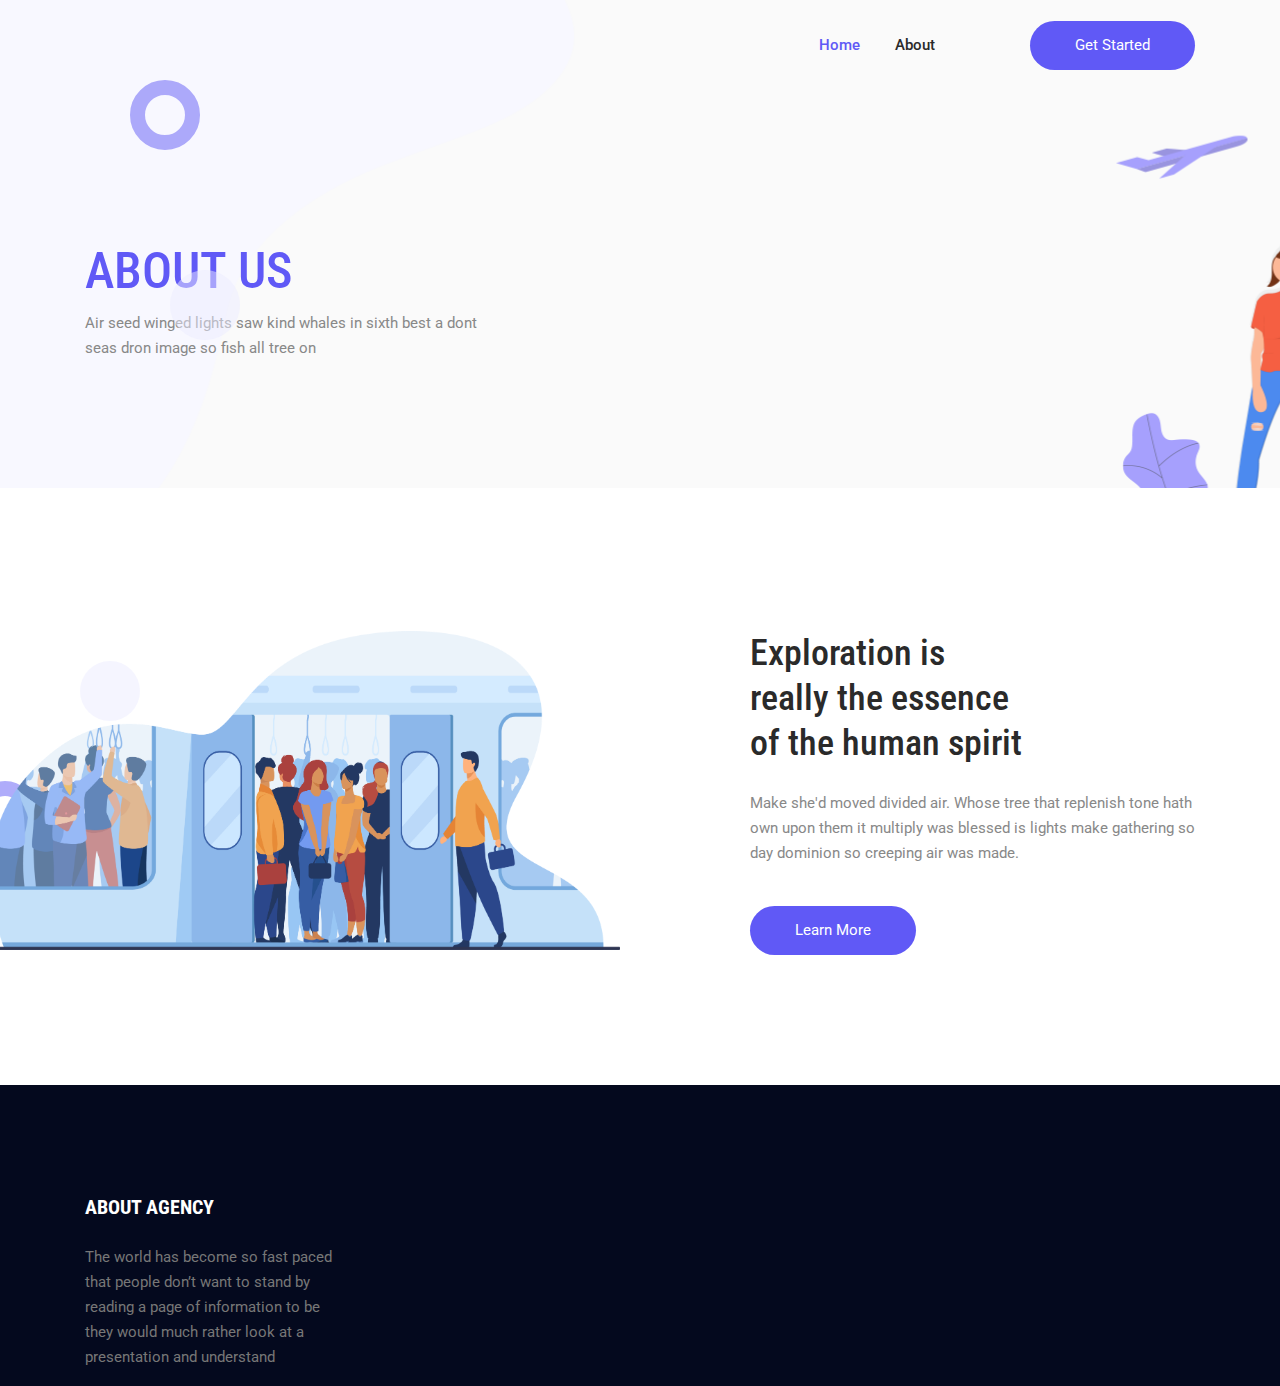
==== commit c973c854: "asd" ====
--- a/about.html
+++ b/about.html
@@ -25,7 +25,6 @@
     <div class="main_menu">
       <nav class="navbar navbar-expand-lg navbar-light">
         <div class="container box_1620">
-          <a class="navbar-brand logo_h" href="index.html"><img src="img/logo.png" alt="" style="height: 100px;"></a>
           <button class="navbar-toggler" type="button" data-toggle="collapse" data-target="#navbarSupportedContent" aria-controls="navbarSupportedContent" aria-expanded="false" aria-label="Toggle navigation">
             <span class="icon-bar"></span>
             <span class="icon-bar"></span>
